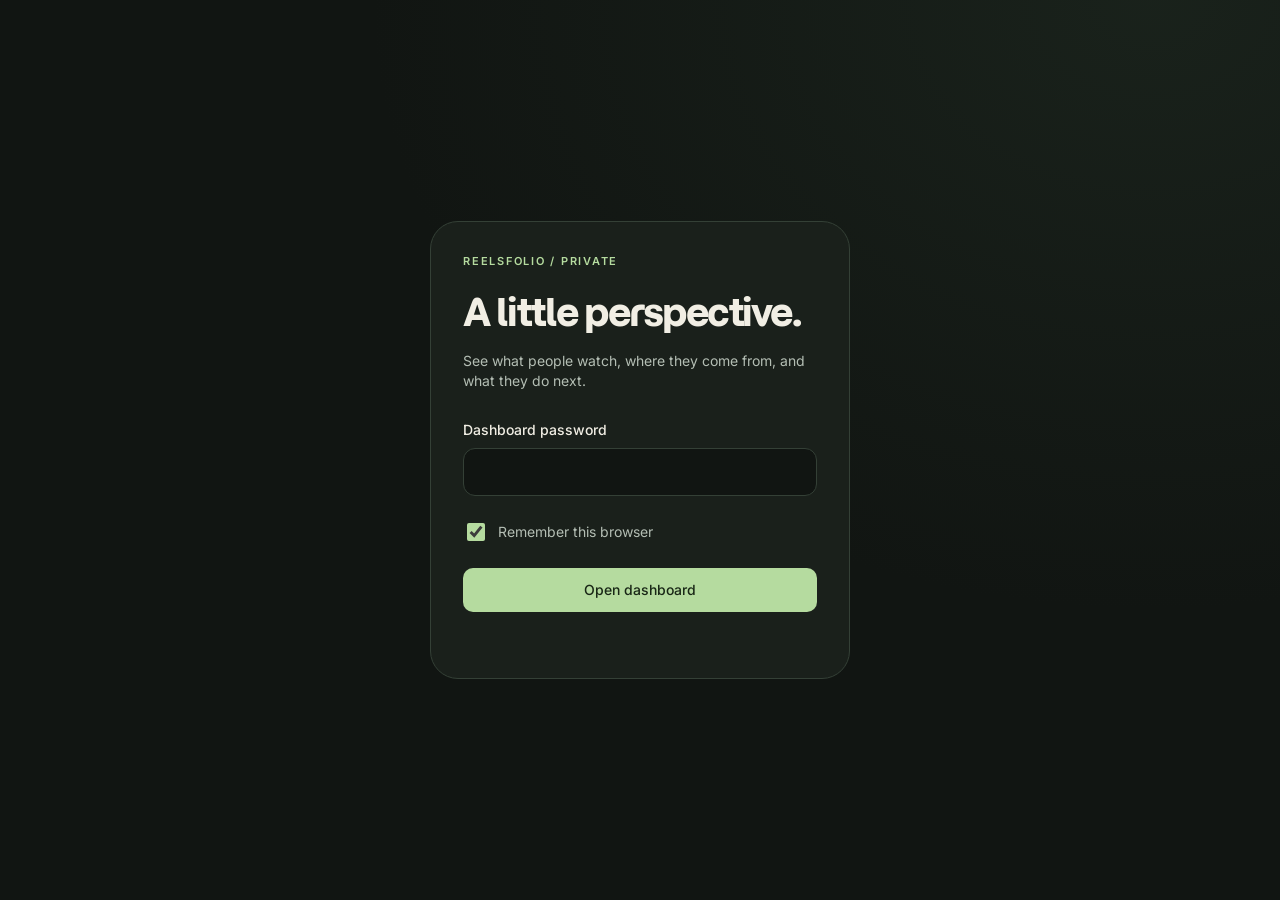
==== analytics.html @ f7f8a480 "Simplify implementation by removing obsolete code" ====
<!DOCTYPE html>
<html lang="en">
<head>
    <meta charset="UTF-8">
    <meta name="viewport" content="width=device-width, initial-scale=1, viewport-fit=cover">
    <meta name="robots" content="noindex, nofollow">
    <meta name="theme-color" content="#111512">
    <title>Analytics - ReelsFolio</title>
    <link rel="preconnect" href="https://fonts.googleapis.com">
    <link rel="preconnect" href="https://fonts.gstatic.com" crossorigin>
    <link href="https://fonts.googleapis.com/css2?family=Inter:wght@400;500;600;700&family=Momo+Trust+Display&display=swap" rel="stylesheet">
    <link rel="stylesheet" href="analytics-dashboard.css?v=2">
    <script defer src="analytics-dashboard.js?v=2"></script>
</head>
<body>
    <main class="gate" id="gate"><section class="gate-card">
        <p class="eyebrow">ReelsFolio / Private</p><h1>A little perspective.</h1>
        <p class="muted">See what people watch, where they come from, and what they do next.</p>
        <form id="gateForm">
            <div><label class="field-label" for="tokenInput">Dashboard password</label><input id="tokenInput" type="password" autocomplete="current-password" required></div>
            <label class="check"><input id="remember" type="checkbox" checked>Remember this browser</label>
            <button class="primary" id="unlockBtn" type="submit">Open dashboard</button><p class="error-text" id="gateError" role="alert"></p>
        </form>
    </section></main>
    <div id="app" hidden>
        <header class="topbar shell"><div><p class="brand">Analytics</p></div><div class="header-actions">
            <button class="soft-button" id="refreshBtn" aria-label="Refresh dashboard"><svg width="18" height="18" viewBox="0 0 24 24" fill="none" stroke="currentColor" stroke-width="1.8" aria-hidden="true"><path d="M20 7v5h-5M4 17v-5h5"/><path d="M6 7a7 7 0 0 1 12-1l2 3M4 15l2 3a7 7 0 0 0 12-1"/></svg><span class="refresh-label">Refresh</span></button>
            <button class="icon-button" id="lockBtn" aria-label="Lock dashboard"><svg width="18" height="18" viewBox="0 0 24 24" fill="none" stroke="currentColor" stroke-width="1.8" aria-hidden="true"><rect x="5" y="10" width="14" height="11" rx="3"/><path d="M8 10V7a4 4 0 0 1 8 0v3"/></svg></button>
        </div></header>
        <div class="filter-bar"><div class="shell filter-inner"><div class="ranges" id="ranges" role="group" aria-label="Date range"><button data-range="today" aria-pressed="false">Today</button><button data-range="7d" aria-pressed="true">7 days</button><button data-range="30d" aria-pressed="false">30 days</button><button data-range="all" aria-pressed="false">All time</button></div><p class="period-context" id="periodContext"></p></div></div>
        <div class="shell">
            <div class="status-row"><span class="freshness" id="freshness" role="status">Loading dashboard...</span><span id="timezoneLabel" hidden></span></div>
            <nav class="dashboard-nav" id="viewNav" role="tablist" aria-label="Dashboard sections">
                <button id="tab-overview" role="tab" aria-selected="true" aria-controls="view-overview" data-view="overview"><svg width="20" height="20" viewBox="0 0 24 24" fill="none" stroke="currentColor" stroke-width="1.7" aria-hidden="true"><rect x="3" y="3" width="7" height="7" rx="2"/><rect x="14" y="3" width="7" height="7" rx="2"/><rect x="3" y="14" width="7" height="7" rx="2"/><rect x="14" y="14" width="7" height="7" rx="2"/></svg>Overview</button>
                <button id="tab-projects" role="tab" aria-selected="false" tabindex="-1" aria-controls="view-projects" data-view="projects"><svg width="20" height="20" viewBox="0 0 24 24" fill="none" stroke="currentColor" stroke-width="1.7" aria-hidden="true"><rect x="4" y="3" width="16" height="18" rx="3"/><path d="m10 8 6 4-6 4Z"/></svg>Projects</button>
                <button id="tab-visits" role="tab" aria-selected="false" tabindex="-1" aria-controls="view-visits" data-view="visits"><svg width="20" height="20" viewBox="0 0 24 24" fill="none" stroke="currentColor" stroke-width="1.7" aria-hidden="true"><circle cx="12" cy="8" r="4"/><path d="M4 21v-2a8 8 0 0 1 16 0v2"/></svg>Visits</button>
            </nav>
            <div class="banner" id="errorBanner" role="alert" hidden><p id="errorMessage"></p><button class="soft-button" id="retryBtn">Retry</button></div>
            <div id="initialLoading" hidden aria-label="Loading dashboard"><div class="kpis"><div class="skeleton"></div><div class="skeleton"></div><div class="skeleton"></div><div class="skeleton"></div></div></div>
            <main class="dashboard-content" id="dashboardContent" aria-busy="false">
                <section class="view" id="view-overview" role="tabpanel" aria-labelledby="tab-overview">
                    <h1 class="sr-only">Overview</h1><p id="overviewSubtitle" hidden></p>
                    <div class="kpis" id="kpis"></div>
                    <div class="overview-grid"><div class="stack">
                        <section class="card"><div class="card-head"><h2>Visitor trend</h2></div><div id="chart"></div></section>
                        <section class="card"><div class="card-head"><h2>Link clicks</h2></div><div id="outbound"></div></section>
                    </div><div class="stack">
                        <section class="card"><div class="card-head"><h2>Highlights</h2><button class="text-button" data-go="projects">Projects &rarr;</button></div><div id="insights"></div></section>
                        <section class="card"><div class="card-head"><h2>Traffic sources</h2></div><div id="sources"></div></section>
                    </div></div>
                    <details class="definitions"><summary>About these metrics</summary><p>Visitors are recognized browsers, not verified people. Visits include repeat visits and additional tabs. The chart shows unique visitors per day; rolling date ranges can include partial first and last days. Comparisons use the previous period; all-time totals have no comparison.</p><p>Watch time is reported playback time and may include buffering or repeat loops. It is not a completion rate. Reports include up to eight projects per metric, so watch-time totals reflect that set.</p><p>Session duration runs from the first to the last recorded event. Page load is the browser's load event, not time until a video becomes playable. Missing measurements appear as a dash.</p></details>
                </section>
                <section class="view" id="view-projects" role="tabpanel" aria-labelledby="tab-projects" hidden>
                    <h1 class="sr-only">Projects</h1>
                    <div class="project-toolbar"><label for="projectSort">Sort by</label><select id="projectSort"><option value="seconds">Watch time</option><option value="views">Views</option><option value="average">Watch / view</option></select></div>
                    <div class="project-list" id="projects"></div><details class="definitions"><summary>About these metrics</summary><p>Views are recorded video-view events, not unique people. Watch / view divides recorded watch time by view events. Percentages and bars show each project's share of reported watch time. Reports include up to eight entries per metric; a dash means that measurement isn't available.</p></details>
                </section>
                <section class="view" id="view-visits" role="tabpanel" aria-labelledby="tab-visits" hidden>
                    <h1 class="sr-only">Visits</h1>
                    <div class="visit-toolbar"><p id="visitCount" class="muted"></p><select id="deviceFilter" aria-label="Filter visits by device"><option value="">All devices</option><option value="phone">Phone</option><option value="desktop">Desktop</option><option value="tablet">Tablet</option></select></div>
                    <div class="visit-list" id="visits"></div><button class="soft-button load-more" id="loadMore" hidden>Load more visits</button><p class="scope-note" id="visitScope"></p>
                </section>
            </main>
        </div>
    </div>
    <dialog class="visit-dialog" id="visitDialog" aria-labelledby="visitHeading"><div class="dialog-top"><h2 id="visitHeading">Visit details</h2><button class="icon-button" id="closeVisit" aria-label="Close visit details"><svg width="20" height="20" viewBox="0 0 24 24" fill="none" stroke="currentColor" stroke-width="1.8" aria-hidden="true"><path d="m6 6 12 12M18 6 6 18"/></svg></button></div><div class="dialog-content" id="visitDetail"></div></dialog>
</body>
</html>
---- analytics-dashboard.css ----
:root {
    color-scheme: dark;
    --bg: #111512; --surface: #1a201b; --raised: #222a24;
    --ink: #f1eee4; --muted: #b4beb4; --quiet: #88998b;
    --line: #344036; --accent: #b5db9f; --accent-ink: #192716;
    --down: #f0b29a; --radius: 20px; --ease: cubic-bezier(.22, 1, .36, 1);
}
* { box-sizing: border-box; }
[hidden] { display: none !important; }
html { background: var(--bg); scroll-behavior: smooth; }
body { margin: 0; color: var(--ink); font: 14px/1.55 Inter, sans-serif; -webkit-font-smoothing: antialiased; background: radial-gradient(ellipse at 90% 0, #26352966, transparent 48%), var(--bg); min-height: 100svh; }
button, input, select { font: inherit; color: inherit; }
button, select { cursor: pointer; }
button { -webkit-tap-highlight-color: transparent; }
button:disabled { opacity: .45; cursor: default; }
button, a, input, select, summary { touch-action: manipulation; }
:focus-visible { outline: 2px solid var(--accent); outline-offset: 4px; }
a { color: var(--accent); }
h1, h2, h3, p { margin: 0; }
h1, .brand { font-family: 'Momo Trust Display', Inter, sans-serif; font-weight: 400; letter-spacing: -.04em; }
h2 { font-size: 18px; line-height: 1.3; font-weight: 600; letter-spacing: -.025em; }
h3 { font-size: 16px; font-weight: 600; }
svg { display: block; flex-shrink: 0; }
.muted, .note { color: var(--muted); }
.note { font-size: 12px; line-height: 1.6; }
.eyebrow { color: var(--accent); text-transform: uppercase; font-size: 11px; letter-spacing: .16em; font-weight: 600; }
.numeric { font-variant-numeric: tabular-nums; }
.shell { width: min(1100px, calc(100% - 48px)); margin-inline: auto; }
.gate { min-height: 100svh; display: grid; place-items: center; padding: 24px; }
.gate-card { width: min(420px, 100%); padding: 32px; border: 1px solid var(--line); border-radius: 28px; background: var(--surface); }
.gate h1 { font-size: 38px; margin: 14px 0 12px; }
.gate form { display: grid; gap: 14px; margin-top: 28px; }
.field-label { display: block; font-weight: 500; margin-bottom: 8px; }
input[type=password], select { width: 100%; min-height: 48px; background: var(--bg); border: 1px solid var(--line); border-radius: 12px; padding: 10px 14px; font-size: 16px; }
.primary, .soft-button, .icon-button { border-radius: 12px; min-height: 46px; border: 1px solid var(--line); padding: 10px 16px; font-weight: 500; }
.primary { background: var(--accent); color: var(--accent-ink); border-color: transparent; }
.soft-button, .icon-button { background: var(--raised); }
.icon-button { width: 46px; display: grid; place-items: center; padding: 0; flex-shrink: 0; }
.soft-button { display: inline-flex; align-items: center; justify-content: center; gap: 8px; }
.check { display: flex; align-items: center; gap: 10px; min-height: 44px; color: var(--muted); }
.check input { width: 18px; height: 18px; accent-color: var(--accent); }
.error-text { color: var(--down); min-height: 20px; }
.topbar { padding: 28px 0 18px; display: flex; justify-content: space-between; gap: 16px; align-items: center; }
.brand { font-size: 28px; line-height: 1.2; margin-top: 4px; }
.header-actions { display: flex; gap: 8px; }
.filter-bar { position: sticky; top: 0; z-index: 5; padding: 12px 0; background: #111512f5; border-bottom: 1px solid var(--line); }
.filter-inner { display: flex; justify-content: space-between; align-items: center; gap: 20px; }
.ranges { display: flex; padding: 4px; background: #090d0b; border: 1px solid var(--line); border-radius: 14px; }
.ranges button { min-height: 44px; padding: 8px 20px; border: 0; background: transparent; color: var(--muted); border-radius: 10px; white-space: nowrap; }
.ranges button[aria-pressed=true] { color: var(--ink); background: var(--raised); box-shadow: inset 0 0 0 1px #55604b; }
.period-context { text-align: right; font-size: 12px; color: var(--muted); }
.freshness { display: flex; gap: 8px; align-items: center; }
.freshness::before { content: ''; width: 6px; height: 6px; border-radius: 50%; background: var(--accent); flex-shrink: 0; }
.status-row { padding-block: 16px; display: flex; justify-content: space-between; gap: 12px; font-size: 12px; color: var(--muted); }
.dashboard-nav { display: flex; gap: 8px; margin-bottom: 24px; }
.dashboard-nav button { min-height: 48px; padding: 10px 20px; border-radius: 12px; border: 1px solid transparent; background: transparent; color: var(--muted); display: flex; align-items: center; justify-content: center; gap: 9px; font-weight: 500; }
.dashboard-nav button[aria-selected=true] { background: var(--raised); border-color: var(--line); color: var(--accent); }
.dashboard-content { padding-bottom: 48px; }
.view { animation: view-in 280ms var(--ease); }
@keyframes view-in { from { opacity: 0; transform: translateY(6px); } to { opacity: 1; transform: none; } }
.view-head { margin-bottom: 20px; }.view-head h1 { font-size: 30px; line-height: 1.2; margin-bottom: 6px; }
.kpis { display: grid; grid-template-columns: repeat(4, minmax(0, 1fr)); gap: 12px; margin-bottom: 20px; }
.metric { padding: 20px; border: 1px solid var(--line); background: var(--surface); border-radius: var(--radius); min-width: 0; }
.metric:first-child { background: linear-gradient(145deg, #334631, #202d22); border-color: #52664a; }
.metric-label { color: var(--muted); font-size: 13px; }
.metric-value { display: block; font-size: clamp(27px, 3vw, 38px); letter-spacing: -.045em; font-weight: 600; line-height: 1.2; margin: 12px 0 8px; }
.metric-caption { font-size: 12px; color: var(--muted); margin-top: 6px; }
.delta { display: inline-block; font-size: 12px; color: var(--muted); }.delta.up { color: var(--accent); }.delta.down { color: var(--down); }
.overview-grid { display: grid; grid-template-columns: 1.35fr 1fr; gap: 20px; align-items: start; }
.stack { display: grid; gap: 20px; }
.card { padding: 24px; border-radius: var(--radius); border: 1px solid var(--line); background: linear-gradient(150deg, #ffffff03, transparent), var(--surface); min-width: 0; }
.card-head { display: flex; justify-content: space-between; align-items: center; gap: 12px; margin-bottom: 18px; }.card-head .note { margin-top: 5px; }
.text-button { padding: 8px 0 8px 12px; min-height: 44px; background: none; border: 0; color: var(--accent); white-space: nowrap; }
.chart-readout { display: flex; gap: 8px; align-items: baseline; margin-bottom: 12px; }.chart-readout strong { font-size: 28px; font-weight: 600; }.chart-readout span { color: var(--muted); font-size: 13px; }
.chart-plot { width: 100%; height: 160px; touch-action: pan-y; }
.chart-axis { display: flex; justify-content: space-between; color: var(--muted); font-size: 11px; margin-top: 8px; }
.chart-slider { width: 100%; margin: 10px 0 0; height: 34px; accent-color: var(--accent); cursor: ew-resize; }.chart-helper { display: block; margin-top: 8px; }
.bar-row { margin-top: 16px; }.bar-row:first-child { margin-top: 0; }.bar-label { display: flex; justify-content: space-between; gap: 16px; margin-bottom: 8px; }.bar-label p { overflow-wrap: anywhere; }.bar-label span { color: var(--muted); font-size: 12px; flex-shrink: 0; }
.bar-track { height: 5px; background: #354038; border-radius: 5px; overflow: hidden; }.bar-fill { height: 100%; width: var(--share, 0%); background: var(--accent); border-radius: inherit; }
.outbound-grid { display: grid; grid-template-columns: repeat(2, 1fr); gap: 10px; }.outbound-item { display: flex; align-items: center; justify-content: space-between; gap: 8px; padding: 12px; background: #0f1510; border-radius: 12px; }.outbound-item span { color: var(--muted); font-size: 13px; overflow-wrap: anywhere; }.outbound-item b { font-size: 20px; font-weight: 500; }
.quick-insight { display: grid; gap: 5px; padding: 16px 0; border-bottom: 1px solid var(--line); }.quick-insight:last-child { border: 0; padding-bottom: 0; }.quick-insight strong { font-size: 18px; font-weight: 500; }.quick-insight span { color: var(--muted); font-size: 13px; }
details { margin-top: 18px; }.definitions { margin-top: 20px; } summary { cursor: pointer; min-height: 44px; padding: 10px 0; color: var(--muted); } details p { color: var(--muted); font-size: 13px; padding: 5px 0; overflow-wrap: anywhere; }
.project-toolbar { margin-bottom: 16px; display: flex; justify-content: space-between; align-items: center; gap: 16px; }.project-toolbar label { color: var(--muted); }.project-toolbar select { width: auto; min-width: 170px; }
.project-list { display: grid; grid-template-columns: repeat(2, minmax(0, 1fr)); gap: 14px; }.project-card { padding: 20px; }.project-top { display: flex; gap: 12px; align-items: flex-start; margin-bottom: 16px; }.rank { color: var(--accent); font-size: 13px; padding-top: 3px; min-width: 22px; }.project-top h2 { font-size: 17px; overflow-wrap: anywhere; }.project-top p { color: var(--muted); font-size: 12px; margin-top: 4px; }
.project-stats { display: grid; grid-template-columns: repeat(3, minmax(0, 1fr)); margin-top: 18px; gap: 10px; }.project-stats strong { display: block; font-size: 20px; font-weight: 500; }.project-stats span { font-size: 11px; color: var(--muted); }
.scope-note { padding: 14px 0; color: var(--muted); font-size: 12px; line-height: 1.7; }
.visit-toolbar { display: flex; justify-content: space-between; align-items: center; margin-bottom: 16px; gap: 12px; }.visit-toolbar select { width: auto; min-width: 150px; }
.visit-list { display: grid; grid-template-columns: repeat(2, minmax(0, 1fr)); gap: 12px; }
.visit-card { display: block; width: 100%; border: 1px solid var(--line); border-radius: 16px; padding: 18px; background: var(--surface); text-align: left; transition: background 150ms ease; }.visit-card:hover { background: var(--raised); }.visit-card:active { background: #303b30; }
.visit-heading { display: flex; justify-content: space-between; align-items: center; gap: 8px; }.visit-heading strong { font-size: 16px; font-weight: 600; }.badge { display: inline-block; border: 1px solid #455440; border-radius: 6px; padding: 2px 7px; font-size: 11px; color: var(--accent); background: #b5db9f08; white-space: nowrap; }.badge.returning { color: #edd3a4; border-color: #61553b; }.badge.tab { color: #b6c9e0; border-color: #435369; }
.visit-meta { display: block; color: var(--muted); font-size: 12px; margin-top: 7px; }.visit-path { display: block; font-size: 14px; margin-top: 14px; overflow-wrap: anywhere; }.visit-footer { display: flex; gap: 12px; justify-content: space-between; color: var(--muted); font-size: 12px; padding-top: 14px; margin-top: 14px; border-top: 1px solid var(--line); }.visit-footer .arrow { color: var(--accent); white-space: nowrap; }
.load-more { width: 100%; margin-top: 16px; }.empty { padding: 30px 12px; text-align: center; color: var(--muted); }.empty strong { display: block; color: var(--ink); font-size: 18px; margin-bottom: 8px; }
.banner { padding: 14px 16px; background: #34241f; border: 1px solid #704c3b; border-radius: 14px; margin-bottom: 20px; display: flex; align-items: center; justify-content: space-between; gap: 12px; }.banner p { font-size: 13px; }
.skeleton { min-height: 130px; border-radius: 20px; background: linear-gradient(100deg, var(--surface) 30%, #2a352b 50%, var(--surface) 70%); background-size: 250% 100%; animation: skeleton 1.6s ease-in-out infinite; } @keyframes skeleton { to { background-position: -150% 0; } }
[aria-busy=true] .view { opacity: .5; pointer-events: none; }
.visit-dialog { padding: 0; width: min(600px, calc(100% - 32px)); max-height: 90svh; margin: auto; border: 1px solid var(--line); border-radius: 24px; background: var(--surface); color: var(--ink); overflow: auto; overscroll-behavior: contain; }.visit-dialog::backdrop { background: #050805bb; backdrop-filter: blur(5px); }
.dialog-top { position: sticky; top: 0; z-index: 1; display: flex; align-items: center; justify-content: space-between; background: var(--surface); padding: 16px 22px; border-bottom: 1px solid var(--line); }.dialog-top h2 { font-size: 17px; }.dialog-content { padding: 24px; }.dialog-content h3 { margin-bottom: 12px; }
.dialog-hero { padding-bottom: 20px; }.dialog-hero h2 { font-size: 27px; margin: 12px 0; }.dialog-hero p { color: var(--muted); font-size: 13px; }
.facts { display: grid; grid-template-columns: repeat(2, minmax(0, 1fr)); gap: 1px; background: var(--line); border: 1px solid var(--line); border-radius: 14px; overflow: hidden; margin: 0 0 24px; }.facts div { padding: 14px; background: var(--surface); min-width: 0; }.facts dt { font-size: 12px; color: var(--muted); }.facts dd { margin: 4px 0 0; font-size: 16px; overflow-wrap: anywhere; }
.timeline { list-style: none; padding: 0; margin: 0; }.timeline li { position: relative; padding: 0 0 22px 22px; border-left: 1px solid var(--line); margin-left: 5px; }.timeline li::before { content: ''; position: absolute; left: -4px; top: 6px; width: 7px; height: 7px; background: var(--accent); border-radius: 50%; }.timeline li:last-child { border-color: transparent; padding-bottom: 0; }.timeline time { display: block; font-size: 11px; color: var(--muted); margin-top: 4px; }.timeline p { font-size: 14px; overflow-wrap: anywhere; }
.tech-data { margin-top: 24px; }.tech-data .facts { margin-top: 8px; }.detail-open { overflow: hidden; }
@media (min-width: 761px) { .dashboard-nav { border-bottom: 1px solid var(--line); padding-bottom: 14px; } }
@media (max-width: 760px) {
    .shell { width: calc(100% - 32px); }.topbar { padding: max(20px, env(safe-area-inset-top)) 0 16px; }.brand { font-size: 23px; }.header-actions .refresh-label { display: none; }.header-actions .soft-button { width: 46px; padding: 0; }
    .filter-inner { display: block; }.ranges { width: 100%; }.ranges button { flex: 1; padding: 8px 6px; }.period-context { text-align: left; margin-top: 8px; }.status-row { font-size: 11px; padding-block: 14px; }
    .dashboard-nav { position: fixed; z-index: 10; bottom: 0; left: 0; right: 0; margin: 0; padding: 8px 12px max(8px, env(safe-area-inset-bottom)); background: #171d18f5; border-top: 1px solid var(--line); gap: 8px; }.dashboard-nav button { flex: 1; min-height: 54px; padding: 7px 6px; flex-direction: column; gap: 3px; font-size: 11px; }.dashboard-nav button[aria-selected=true] { border-color: transparent; background: #b5db9f12; }
    .dashboard-content { padding-bottom: calc(104px + env(safe-area-inset-bottom)); }.view-head h1 { font-size: 28px; }.view-head { margin-bottom: 18px; }.view-head p { font-size: 13px; }
    .kpis { grid-template-columns: repeat(2, minmax(0, 1fr)); gap: 10px; }.metric { padding: 16px; border-radius: 16px; }.metric-value { font-size: 30px; }.metric-label { font-size: 12px; }.metric-caption, .delta { font-size: 11px; }
    .overview-grid, .project-list, .visit-list { grid-template-columns: 1fr; }.card { padding: 20px; }.overview-grid, .stack { gap: 16px; }.card-head { margin-bottom: 16px; }.chart-plot { height: 140px; }
    .visit-dialog { position: fixed; top: auto; bottom: 0; width: 100%; max-width: none; max-height: 92svh; margin: 0; border-radius: 24px 24px 0 0; padding-bottom: env(safe-area-inset-bottom); }.dialog-content { padding: 20px; }.dialog-top { padding: 12px 20px; }
    .project-toolbar select { min-width: 155px; font-size: 14px; }.banner { align-items: flex-start; }.banner .soft-button { flex-shrink: 0; }
}
@media (prefers-reduced-motion: reduce) { html { scroll-behavior: auto; } *, *::before, *::after { animation: none !important; transition: none !important; } }

/* Compact reading density; interactive controls retain generous hit areas. */
:root { --radius: 14px; }
body { line-height: 1.45; }
.shell { width: min(1100px, calc(100% - 32px)); }
.topbar { padding: 12px 0; gap: 12px; }
.brand { font-size: 22px; margin-top: 0; }
h2 { font-size: 15px; }
.primary, .soft-button, .icon-button { min-height: 44px; border-radius: 10px; padding: 8px 12px; }
.icon-button { width: 44px; padding: 0; }
select { min-height: 44px; padding: 8px 10px; border-radius: 10px; }
.filter-bar { padding: 6px 0; }
.filter-inner { gap: 10px; }
.ranges { padding: 2px; border-radius: 11px; }
.ranges button { padding: 8px 14px; border-radius: 8px; }
.status-row { padding-block: 8px; font-size: 11px; }
.kpis { gap: 8px; margin-bottom: 12px; }
.metric { padding: 12px; }
.metric-label { font-size: 12px; }
.metric-value { font-size: 28px; line-height: 1.15; margin: 6px 0 4px; }
.metric-caption { font-size: 11px; margin-top: 4px; }
.metric:not(:first-child) .metric-caption { display: none; }
.delta { font-size: 11px; }
.overview-grid, .stack { gap: 12px; }
.card { padding: 14px; }
.card-head { gap: 8px; margin-bottom: 10px; }
.chart-readout { margin-bottom: 4px; }
.chart-readout strong { font-size: 22px; }
.chart-readout span { font-size: 12px; }
.chart-plot { height: 120px; }
.chart-axis { margin-top: 4px; }
.chart-slider { height: 44px; margin: 0; }
.sr-only, .chart-helper {
    position: absolute; width: 1px; height: 1px; padding: 0; margin: -1px;
    overflow: hidden; clip: rect(0, 0, 0, 0); clip-path: inset(50%);
    white-space: nowrap; border: 0;
}
.bar-row { margin-top: 10px; }
.bar-label { gap: 10px; margin-bottom: 5px; font-size: 13px; }
.bar-track { height: 3px; }
.outbound-grid { gap: 6px; }
.outbound-item { padding: 8px 10px; border-radius: 8px; }
.outbound-item span { font-size: 12px; }
.outbound-item b { font-size: 18px; }
.quick-insight { gap: 2px; padding: 8px 0; }
.quick-insight:first-child { padding-top: 0; }
.quick-insight strong { font-size: 15px; }
.quick-insight span { font-size: 12px; }
.definitions { margin-top: 12px; }
summary { font-size: 12px; }
.project-toolbar, .visit-toolbar { margin-bottom: 8px; gap: 8px; }
.project-toolbar label { font-size: 12px; }
.project-toolbar select { min-width: 144px; }
.visit-toolbar select { min-width: 136px; }
.project-list, .visit-list { gap: 8px; }
.project-card { padding: 12px; }
.project-top { gap: 8px; margin-bottom: 8px; }
.project-top h2 { font-size: 15px; flex: 1; min-width: 0; }
.rank { font-size: 12px; min-width: 18px; padding-top: 2px; }
.project-share { font-size: 12px; color: var(--muted); white-space: nowrap; padding-top: 2px; }
.project-stats { margin-top: 10px; gap: 6px; }
.project-stats strong { font-size: 18px; }
.visit-card { padding: 12px; border-radius: 12px; }
.visit-heading strong { font-size: 14px; }
.visit-meta { margin-top: 4px; }
.visit-path { font-size: 13px; margin-top: 8px; }
.visit-footer { margin-top: 8px; gap: 8px; align-items: center; }
.visit-footer > span:first-child { min-width: 0; overflow-wrap: anywhere; }
.visit-footer .arrow { flex-shrink: 0; }
.scope-note { padding: 8px 0; font-size: 12px; line-height: 1.45; }
.scope-note:empty { display: none; }
.dialog-top { padding: 12px 16px; }
.dialog-content { padding: 16px; }
.dialog-hero h2 { font-size: 22px; }
.facts { gap: 8px; margin: 12px 0; }
.facts > div { padding: 10px; }
.facts dd { font-size: 18px; }
@media (min-width: 901px) {
    .dashboard-nav { margin-bottom: 12px; }
    .dashboard-nav button { min-height: 44px; padding: 8px 14px; }
}
@media (max-width: 640px) {
    .shell { width: calc(100% - 24px); }
    .topbar { padding: 10px 0; }
    .brand { font-size: 20px; }
    .filter-inner { gap: 6px; }
    .ranges button { padding-inline: 10px; }
    .metric-value { font-size: 25px; }
    .chart-plot { height: 104px; }
    .dashboard-nav button { min-height: 48px; padding: 4px 8px; gap: 3px; }
}
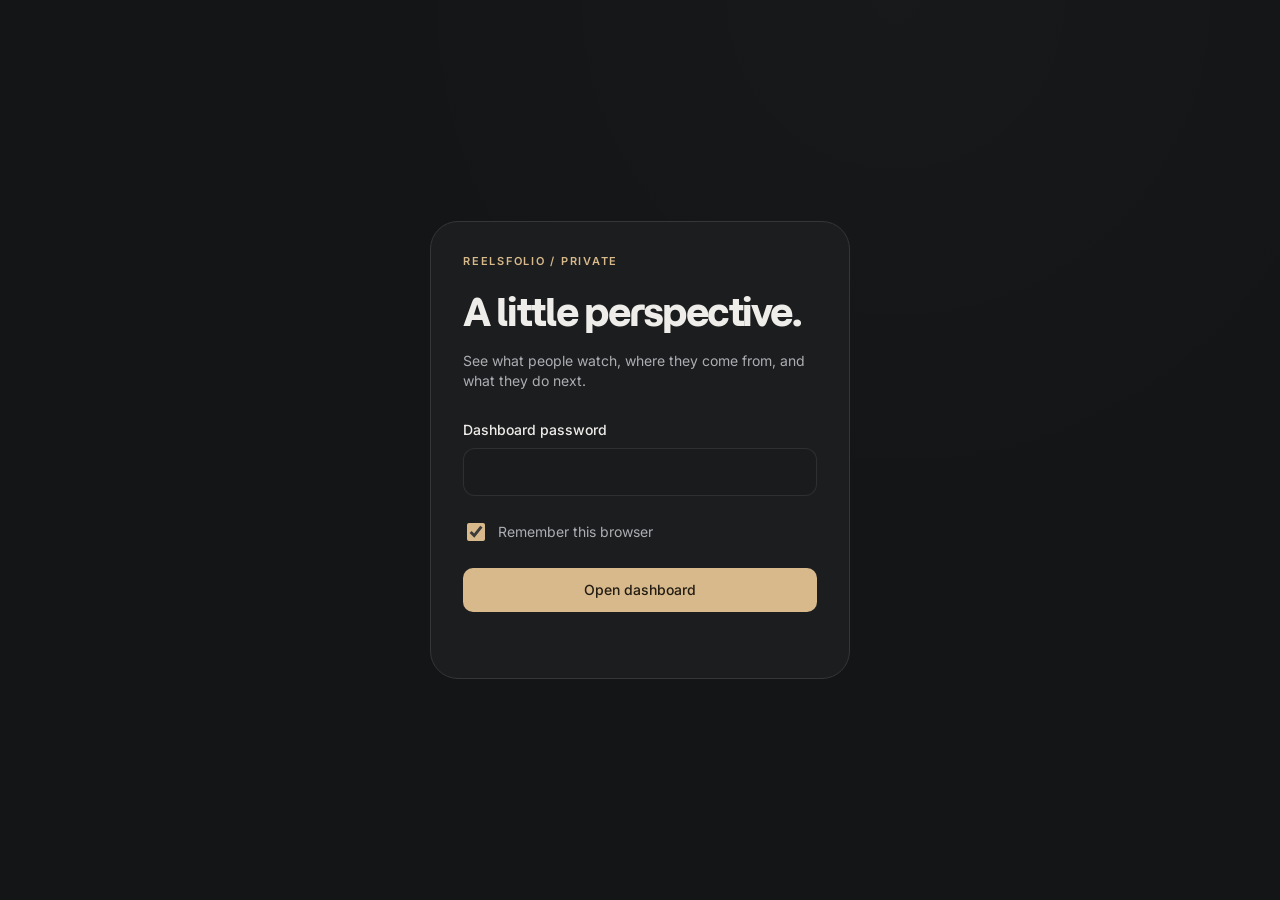
==== commit 90adfe97: "Refine analytics dashboard styling and guest session grouping" ====
--- a/analytics.html
+++ b/analytics.html
@@ -4,13 +4,13 @@
     <meta charset="UTF-8">
     <meta name="viewport" content="width=device-width, initial-scale=1, viewport-fit=cover">
     <meta name="robots" content="noindex, nofollow">
-    <meta name="theme-color" content="#111512">
+    <meta name="theme-color" content="#141517">
     <title>Analytics - ReelsFolio</title>
     <link rel="preconnect" href="https://fonts.googleapis.com">
     <link rel="preconnect" href="https://fonts.gstatic.com" crossorigin>
     <link href="https://fonts.googleapis.com/css2?family=Inter:wght@400;500;600;700&family=Momo+Trust+Display&display=swap" rel="stylesheet">
-    <link rel="stylesheet" href="analytics-dashboard.css?v=2">
-    <script defer src="analytics-dashboard.js?v=2"></script>
+    <link rel="stylesheet" href="analytics-dashboard.css?v=5">
+    <script defer src="analytics-dashboard.js?v=5"></script>
 </head>
 <body>
     <main class="gate" id="gate"><section class="gate-card">
@@ -33,7 +33,7 @@
             <nav class="dashboard-nav" id="viewNav" role="tablist" aria-label="Dashboard sections">
                 <button id="tab-overview" role="tab" aria-selected="true" aria-controls="view-overview" data-view="overview"><svg width="20" height="20" viewBox="0 0 24 24" fill="none" stroke="currentColor" stroke-width="1.7" aria-hidden="true"><rect x="3" y="3" width="7" height="7" rx="2"/><rect x="14" y="3" width="7" height="7" rx="2"/><rect x="3" y="14" width="7" height="7" rx="2"/><rect x="14" y="14" width="7" height="7" rx="2"/></svg>Overview</button>
                 <button id="tab-projects" role="tab" aria-selected="false" tabindex="-1" aria-controls="view-projects" data-view="projects"><svg width="20" height="20" viewBox="0 0 24 24" fill="none" stroke="currentColor" stroke-width="1.7" aria-hidden="true"><rect x="4" y="3" width="16" height="18" rx="3"/><path d="m10 8 6 4-6 4Z"/></svg>Projects</button>
-                <button id="tab-visits" role="tab" aria-selected="false" tabindex="-1" aria-controls="view-visits" data-view="visits"><svg width="20" height="20" viewBox="0 0 24 24" fill="none" stroke="currentColor" stroke-width="1.7" aria-hidden="true"><circle cx="12" cy="8" r="4"/><path d="M4 21v-2a8 8 0 0 1 16 0v2"/></svg>Visits</button>
+                <button id="tab-visits" role="tab" aria-selected="false" tabindex="-1" aria-controls="view-visits" data-view="visits"><svg width="20" height="20" viewBox="0 0 24 24" fill="none" stroke="currentColor" stroke-width="1.7" aria-hidden="true"><circle cx="12" cy="8" r="4"/><path d="M4 21v-2a8 8 0 0 1 16 0v2"/></svg>Guests</button>
             </nav>
             <div class="banner" id="errorBanner" role="alert" hidden><p id="errorMessage"></p><button class="soft-button" id="retryBtn">Retry</button></div>
             <div id="initialLoading" hidden aria-label="Loading dashboard"><div class="kpis"><div class="skeleton"></div><div class="skeleton"></div><div class="skeleton"></div><div class="skeleton"></div></div></div>
@@ -56,9 +56,9 @@
                     <div class="project-list" id="projects"></div><details class="definitions"><summary>About these metrics</summary><p>Views are recorded video-view events, not unique people. Watch / view divides recorded watch time by view events. Percentages and bars show each project's share of reported watch time. Reports include up to eight entries per metric; a dash means that measurement isn't available.</p></details>
                 </section>
                 <section class="view" id="view-visits" role="tabpanel" aria-labelledby="tab-visits" hidden>
-                    <h1 class="sr-only">Visits</h1>
-                    <div class="visit-toolbar"><p id="visitCount" class="muted"></p><select id="deviceFilter" aria-label="Filter visits by device"><option value="">All devices</option><option value="phone">Phone</option><option value="desktop">Desktop</option><option value="tablet">Tablet</option></select></div>
-                    <div class="visit-list" id="visits"></div><button class="soft-button load-more" id="loadMore" hidden>Load more visits</button><p class="scope-note" id="visitScope"></p>
+                    <h1 class="sr-only">Guests</h1>
+                    <div class="visit-toolbar"><p id="visitCount" class="muted"></p><select id="deviceFilter" aria-label="Filter guests by device"><option value="">All devices</option><option value="phone">Phone</option><option value="desktop">Desktop</option><option value="tablet">Tablet</option></select></div>
+                    <div class="visit-list" id="visits"></div><button class="soft-button load-more" id="loadMore" hidden>Load more guests</button><p class="scope-note" id="visitScope"></p>
                 </section>
             </main>
         </div>
--- a/analytics-dashboard.css
+++ b/analytics-dashboard.css
@@ -182,6 +182,13 @@
 .visit-footer .arrow { flex-shrink: 0; }
 .scope-note { padding: 8px 0; font-size: 12px; line-height: 1.45; }
 .scope-note:empty { display: none; }
+.source-explanation { margin-top: 8px; color: var(--muted); font-size: 12px; line-height: 1.45; }
+.tech-data { margin: 16px 0; }
+.tech-data .facts { grid-template-columns: minmax(0, 1fr); gap: 0; }
+.tech-data .facts > div { display: flex; justify-content: space-between; align-items: baseline; gap: 12px; padding: 8px 0; border: 0; border-bottom: 1px solid var(--line); border-radius: 0; background: none; }
+.tech-data .facts dt, .tech-data .facts dd { font-size: 12px; margin: 0; }
+.tech-data .facts dd { text-align: right; overflow-wrap: anywhere; min-width: 0; }
+.tech-data > p { color: var(--muted); font-size: 12px; margin-top: 6px; overflow-wrap: anywhere; }
 .dialog-top { padding: 12px 16px; }
 .dialog-content { padding: 16px; }
 .dialog-hero h2 { font-size: 22px; }
@@ -202,3 +209,92 @@
     .chart-plot { height: 104px; }
     .dashboard-nav button { min-height: 48px; padding: 4px 8px; gap: 3px; }
 }
+
+/* Neutral dashboard finish: color highlights data, not every surface. */
+:root {
+    --bg: #141517; --surface: #1b1d1f; --raised: #25272a;
+    --ink: #eeede9; --muted: #acaeb2; --quiet: #898d93;
+    --line: #343638; --accent: #d8b98b; --accent-ink: #231d14;
+    --down: #e2a998; --radius: 11px;
+}
+html { background: var(--bg); }
+body { background: radial-gradient(ellipse at 70% 0, #ffffff04, transparent 42%), var(--bg); }
+.brand, .view-head h1 { font-family: Inter, sans-serif; font-weight: 600; letter-spacing: -.035em; }
+.brand { font-size: 19px; }
+.topbar { padding-block: 10px; }
+.header-actions { gap: 4px; }
+.header-actions .soft-button, .header-actions .icon-button { background: transparent; border-color: transparent; color: var(--muted); }
+.header-actions button:hover { background: var(--raised); color: var(--ink); }
+.filter-bar { background: #141517f7; border-bottom-color: #ffffff0b; }
+.ranges { background: #0e0f11; border-color: #ffffff0a; border-radius: 10px; }
+.ranges button { font-size: 12px; font-weight: 500; }
+.ranges button[aria-pressed=true] { background: #303236; color: var(--ink); box-shadow: inset 0 0 0 1px #ffffff0c, 0 1px 3px #00000035; }
+.period-context, .status-row { color: var(--quiet); }
+.freshness::before { width: 4px; height: 4px; background: var(--quiet); }
+.dashboard-nav { background: var(--bg); border-color: var(--line); }
+.dashboard-nav button { color: var(--quiet); font-size: 12px; }
+.dashboard-nav button[aria-selected=true] { background: #ffffff06; border-color: #ffffff0c; color: var(--ink); box-shadow: none; }
+.dashboard-nav button[aria-selected=true] svg { color: var(--accent); }
+.card, .metric { background: var(--surface); border-color: #ffffff0c; box-shadow: 0 1px 2px #00000018; }
+.metric:first-child { background: var(--surface); border-color: #ffffff0c; }
+.metric-label { color: var(--muted); font-size: 11px; font-weight: 500; }
+.metric-value { font-size: 26px; font-weight: 500; letter-spacing: -.045em; color: var(--ink); }
+.metric:first-child .metric-value { color: var(--accent); }
+.metric-caption, .delta { font-size: 11px; }
+.delta.up { color: #b9c6b3; }
+h2 { font-size: 14px; font-weight: 600; letter-spacing: -.02em; }
+h3 { font-size: 14px; }
+.card-head { margin-bottom: 8px; }
+.text-button { font-size: 12px; color: var(--muted); }
+.text-button:hover { color: var(--ink); }
+.chart-readout strong { font-size: 21px; font-weight: 500; }
+.chart-axis { color: var(--quiet); font-variant-numeric: tabular-nums; }
+.bar-track { background: #ffffff0a; }
+.bar-fill { background: #a19a8e; }
+.outbound-item { background: #ffffff03; border: 1px solid #ffffff05; border-radius: 7px; }
+.outbound-item b { font-size: 17px; color: var(--ink); }
+.quick-insight { border-color: #ffffff09; }
+.quick-insight strong { font-size: 14px; line-height: 1.4; }
+.quick-insight span { color: var(--quiet); }
+.project-top h2 { font-size: 14px; line-height: 1.4; }
+.rank { color: var(--quiet); font-size: 11px; }
+.project-share { color: var(--quiet); font-size: 11px; }
+.project-stats strong { font-size: 17px; font-weight: 500; }
+.project-stats span { color: var(--quiet); }
+.visit-card { background: var(--surface); border-color: #ffffff0c; border-radius: 10px; box-shadow: none; }
+.visit-card:hover { background: #232527; }
+.visit-card:active { background: #2b2d30; }
+.visit-heading strong { font-size: 13px; }
+.visit-meta, .visit-footer { color: var(--quiet); }
+.badge { background: #ffffff04; color: #bec2bc; border-color: #ffffff0e; border-radius: 4px; font-size: 10px; padding: 2px 6px; }
+.badge.returning { background: #d8b98b08; color: #d8bd98; border-color: #d8b98b22; }
+.badge.tab { background: #b4c1d008; color: #b4c1d0; border-color: #b4c1d022; }
+select, input[type=password] { border-color: #ffffff16; background: #191b1d; }
+.visit-dialog { background: var(--surface); border-color: var(--line); box-shadow: 0 -12px 64px #00000050; }
+.dialog-top { background: var(--surface); border-color: var(--line); }
+.dialog-hero h2 { font-family: Inter, sans-serif; font-size: 20px; font-weight: 600; letter-spacing: -.03em; }
+.facts > div { background: #ffffff03; border-color: #ffffff0b; border-radius: 8px; }
+.facts dd { font-size: 17px; font-weight: 500; }
+.tech-data .facts > div { background: none; border-radius: 0; border-bottom-color: #ffffff0b; }
+.tech-data .facts dd { font-size: 12px; }
+.timeline { border-color: var(--line); }
+.timeline li::before { background: var(--accent); border-color: var(--surface); }
+.definitions summary { color: var(--quiet); }
+@media (min-width: 901px) {
+    .dashboard-nav { background: transparent; }
+}
+@media (max-width: 640px) {
+    .brand { font-size: 18px; }
+    .metric-value { font-size: 24px; }
+    .card { padding: 12px; }
+    .project-card { padding: 12px; }
+}
+
+.guest-history { margin-bottom: 16px; }
+.guest-history-label { color: var(--muted); font-size: 12px; margin-bottom: 8px; }
+.guest-session-list { display: grid; gap: 6px; max-height: 210px; overflow-y: auto; padding: 2px; }
+.guest-session { display: flex; justify-content: space-between; flex-wrap: wrap; gap: 4px 12px; align-items: center; min-height: 48px; padding: 9px 10px; text-align: left; border: 1px solid var(--line); border-radius: 8px; background: transparent; font-size: 12px; }
+.guest-session[aria-pressed=true] { background: #d8b98b0c; border-color: #d8b98b66; }
+.guest-session[aria-pressed=true] > span:first-child { color: var(--accent); }
+.guest-session:focus-visible { outline-offset: -2px; }
+#sessionDetail .dialog-hero > h2 { display: none; }
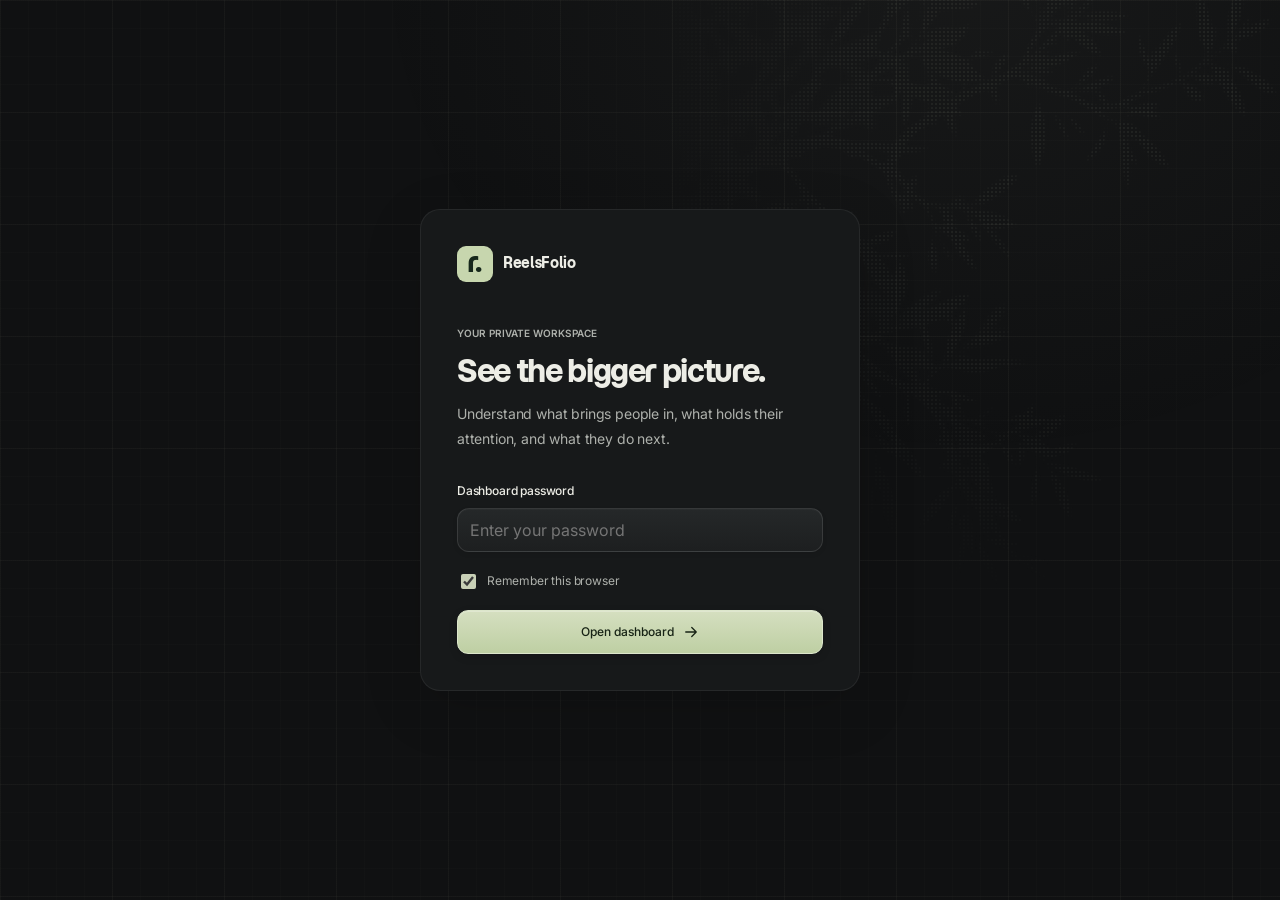
==== commit 3afe1ab8: "Redesign analytics workspace and enrich visitor journeys" ====
--- a/analytics.html
+++ b/analytics.html
@@ -4,65 +4,77 @@
     <meta charset="UTF-8">
     <meta name="viewport" content="width=device-width, initial-scale=1, viewport-fit=cover">
     <meta name="robots" content="noindex, nofollow">
-    <meta name="theme-color" content="#141517">
-    <title>Analytics - ReelsFolio</title>
+    <meta name="theme-color" content="#101112">
+    <title>Analytics · ReelsFolio</title>
     <link rel="preconnect" href="https://fonts.googleapis.com">
     <link rel="preconnect" href="https://fonts.gstatic.com" crossorigin>
-    <link href="https://fonts.googleapis.com/css2?family=Inter:wght@400;500;600;700&family=Momo+Trust+Display&display=swap" rel="stylesheet">
-    <link rel="stylesheet" href="analytics-dashboard.css?v=5">
-    <script defer src="analytics-dashboard.js?v=5"></script>
+    <link href="https://fonts.googleapis.com/css2?family=Inter:wght@400..700&family=Momo+Trust+Display&display=swap" rel="stylesheet">
+    <link rel="stylesheet" href="analytics-dashboard.css?v=27">
+    <script defer src="analytics-select.js?v=12"></script>
+    <script defer src="analytics-dashboard.js?v=27"></script>
 </head>
 <body>
+    <div class="analytics-environment" aria-hidden="true"><div class="environment-light"></div><div class="environment-foliage"></div></div>
     <main class="gate" id="gate"><section class="gate-card">
-        <p class="eyebrow">ReelsFolio / Private</p><h1>A little perspective.</h1>
-        <p class="muted">See what people watch, where they come from, and what they do next.</p>
+        <a class="gate-brand" href="./index.html"><span class="brand-mark">r.</span> ReelsFolio</a>
+        <p class="eyebrow">Your private workspace</p><h1>See the bigger picture.</h1>
+        <p class="muted">Understand what brings people in, what holds their attention, and what they do next.</p>
         <form id="gateForm">
-            <div><label class="field-label" for="tokenInput">Dashboard password</label><input id="tokenInput" type="password" autocomplete="current-password" required></div>
+            <div><label class="field-label" for="tokenInput">Dashboard password</label><input id="tokenInput" type="password" autocomplete="current-password" required placeholder="Enter your password"></div>
             <label class="check"><input id="remember" type="checkbox" checked>Remember this browser</label>
-            <button class="primary" id="unlockBtn" type="submit">Open dashboard</button><p class="error-text" id="gateError" role="alert"></p>
+            <button class="primary" id="unlockBtn" type="submit">Open dashboard <svg class="ui-icon" viewBox="0 0 24 24" aria-hidden="true"><path d="M5 12h14m-6-6 6 6-6 6"/></svg></button><p class="error-text" id="gateError" role="alert"></p>
         </form>
     </section></main>
     <div id="app" hidden>
-        <header class="topbar shell"><div><p class="brand">Analytics</p></div><div class="header-actions">
-            <button class="soft-button" id="refreshBtn" aria-label="Refresh dashboard"><svg width="18" height="18" viewBox="0 0 24 24" fill="none" stroke="currentColor" stroke-width="1.8" aria-hidden="true"><path d="M20 7v5h-5M4 17v-5h5"/><path d="M6 7a7 7 0 0 1 12-1l2 3M4 15l2 3a7 7 0 0 0 12-1"/></svg><span class="refresh-label">Refresh</span></button>
-            <button class="icon-button" id="lockBtn" aria-label="Lock dashboard"><svg width="18" height="18" viewBox="0 0 24 24" fill="none" stroke="currentColor" stroke-width="1.8" aria-hidden="true"><rect x="5" y="10" width="14" height="11" rx="3"/><path d="M8 10V7a4 4 0 0 1 8 0v3"/></svg></button>
-        </div></header>
-        <div class="filter-bar"><div class="shell filter-inner"><div class="ranges" id="ranges" role="group" aria-label="Date range"><button data-range="today" aria-pressed="false">Today</button><button data-range="7d" aria-pressed="true">7 days</button><button data-range="30d" aria-pressed="false">30 days</button><button data-range="all" aria-pressed="false">All time</button></div><p class="period-context" id="periodContext"></p></div></div>
-        <div class="shell">
-            <div class="status-row"><span class="freshness" id="freshness" role="status">Loading dashboard...</span><span id="timezoneLabel" hidden></span></div>
-            <nav class="dashboard-nav" id="viewNav" role="tablist" aria-label="Dashboard sections">
-                <button id="tab-overview" role="tab" aria-selected="true" aria-controls="view-overview" data-view="overview"><svg width="20" height="20" viewBox="0 0 24 24" fill="none" stroke="currentColor" stroke-width="1.7" aria-hidden="true"><rect x="3" y="3" width="7" height="7" rx="2"/><rect x="14" y="3" width="7" height="7" rx="2"/><rect x="3" y="14" width="7" height="7" rx="2"/><rect x="14" y="14" width="7" height="7" rx="2"/></svg>Overview</button>
-                <button id="tab-projects" role="tab" aria-selected="false" tabindex="-1" aria-controls="view-projects" data-view="projects"><svg width="20" height="20" viewBox="0 0 24 24" fill="none" stroke="currentColor" stroke-width="1.7" aria-hidden="true"><rect x="4" y="3" width="16" height="18" rx="3"/><path d="m10 8 6 4-6 4Z"/></svg>Projects</button>
-                <button id="tab-visits" role="tab" aria-selected="false" tabindex="-1" aria-controls="view-visits" data-view="visits"><svg width="20" height="20" viewBox="0 0 24 24" fill="none" stroke="currentColor" stroke-width="1.7" aria-hidden="true"><circle cx="12" cy="8" r="4"/><path d="M4 21v-2a8 8 0 0 1 16 0v2"/></svg>Guests</button>
+        <a class="skip-link" href="#dashboardContent">Skip to content</a>
+        <aside class="sidebar">
+            <a class="workspace-brand" href="#overview" data-go="overview"><span class="brand-mark">r.</span><span>ReelsFolio<small>Analytics workspace</small></span></a>
+            <p class="nav-label">Workspace</p>
+            <nav class="dashboard-nav" id="viewNav" aria-label="Analytics">
+                <a href="#overview" aria-current="page" data-view="overview"><svg class="ui-icon" viewBox="0 0 24 24" aria-hidden="true"><rect x="3" y="3" width="7" height="7" rx="1.5"/><rect x="14" y="3" width="7" height="7" rx="1.5"/><rect x="3" y="14" width="7" height="7" rx="1.5"/><rect x="14" y="14" width="7" height="7" rx="1.5"/></svg><span>Overview</span></a>
+                <a href="#projects" data-view="projects"><svg class="ui-icon" viewBox="0 0 24 24" aria-hidden="true"><rect x="3" y="4" width="18" height="16" rx="3"/><path d="m10 8 6 4-6 4Z"/></svg><span>Projects</span></a>
+                <a href="#visits" data-view="visits"><svg class="ui-icon" viewBox="0 0 24 24" aria-hidden="true"><path d="M16 21v-2a4 4 0 0 0-4-4H6a4 4 0 0 0-4 4v2m20 0v-2a4 4 0 0 0-3-3.87M16 3.13a4 4 0 0 1 0 7.75"/><circle cx="9" cy="7" r="4"/></svg><span>Visitors</span></a>
+                <a href="#traffic" data-view="traffic"><svg class="ui-icon" viewBox="0 0 24 24" aria-hidden="true"><path d="M12 21V3m-5 5 5-5 5 5M5 21v-4a7 7 0 0 1 7-7m7 11v-4a7 7 0 0 0-7-7"/></svg><span>Traffic</span></a>
             </nav>
-            <div class="banner" id="errorBanner" role="alert" hidden><p id="errorMessage"></p><button class="soft-button" id="retryBtn">Retry</button></div>
-            <div id="initialLoading" hidden aria-label="Loading dashboard"><div class="kpis"><div class="skeleton"></div><div class="skeleton"></div><div class="skeleton"></div><div class="skeleton"></div></div></div>
-            <main class="dashboard-content" id="dashboardContent" aria-busy="false">
-                <section class="view" id="view-overview" role="tabpanel" aria-labelledby="tab-overview">
-                    <h1 class="sr-only">Overview</h1><p id="overviewSubtitle" hidden></p>
-                    <div class="kpis" id="kpis"></div>
-                    <div class="overview-grid"><div class="stack">
-                        <section class="card"><div class="card-head"><h2>Visitor trend</h2></div><div id="chart"></div></section>
-                        <section class="card"><div class="card-head"><h2>Link clicks</h2></div><div id="outbound"></div></section>
-                    </div><div class="stack">
-                        <section class="card"><div class="card-head"><h2>Highlights</h2><button class="text-button" data-go="projects">Projects &rarr;</button></div><div id="insights"></div></section>
-                        <section class="card"><div class="card-head"><h2>Traffic sources</h2></div><div id="sources"></div></section>
-                    </div></div>
-                    <details class="definitions"><summary>About these metrics</summary><p>Visitors are recognized browsers, not verified people. Visits include repeat visits and additional tabs. The chart shows unique visitors per day; rolling date ranges can include partial first and last days. Comparisons use the previous period; all-time totals have no comparison.</p><p>Watch time is reported playback time and may include buffering or repeat loops. It is not a completion rate. Reports include up to eight projects per metric, so watch-time totals reflect that set.</p><p>Session duration runs from the first to the last recorded event. Page load is the browser's load event, not time until a video becomes playable. Missing measurements appear as a dash.</p></details>
+            <div class="sidebar-bottom"><a class="portfolio-link" href="./index.html" target="_blank" rel="noopener">Open portfolio <svg class="ui-icon" viewBox="0 0 24 24" aria-hidden="true"><path d="M7 17 17 7M7 7h10v10"/></svg></a><button id="lockBtn" class="lock-button">Lock workspace <svg viewBox="0 0 24 24" aria-hidden="true"><rect x="5" y="10" width="14" height="11" rx="2"/><path d="M8 10V7a4 4 0 0 1 8 0v3"/></svg></button><div class="workspace-owner"><span class="avatar">VS</span><span>Vibhore Singhal<small>Personal workspace</small></span></div></div>
+        </aside>
+        <div class="workspace">
+            <header class="topbar"><div class="mobile-brand"><span class="brand-mark">r.</span><span>ReelsFolio <small>Analytics</small></span></div><div class="breadcrumb">Workspace <span aria-hidden="true">/</span> <span id="breadcrumb">Overview</span></div><div class="header-actions"><span class="freshness" id="freshness" role="status">Loading dashboard…</span><button class="soft-button" id="refreshBtn" aria-label="Refresh analytics"><svg class="ui-icon" viewBox="0 0 24 24" aria-hidden="true"><path d="M3 11a9 9 0 0 1 15.5-6L21 8M21 3v5h-5M21 13A9 9 0 0 1 5.5 19L3 16m0 5v-5h5"/></svg><span>Refresh</span></button><button class="icon-button mobile-lock" id="lockMobile" aria-label="Lock workspace"><svg class="ui-icon" viewBox="0 0 24 24" aria-hidden="true"><rect x="5" y="10" width="14" height="11" rx="2"/><path d="M8 10V6a4 4 0 0 1 8 0v4"/></svg></button></div></header>
+            <main class="dashboard-content" id="dashboardContent" tabindex="-1" aria-busy="false">
+                <div class="page-heading"><div><h1 id="pageTitle">Overview</h1><p class="page-description sr-only" id="pageDescription">The story behind your portfolio.</p></div><span class="private-label"><svg class="ui-icon" viewBox="0 0 24 24" aria-hidden="true"><rect x="5" y="10" width="14" height="11" rx="2"/><path d="M8 10V6a4 4 0 0 1 8 0v4"/></svg> Private analytics</span></div>
+                <div class="filter-anchor" id="filterAnchor" aria-hidden="true"></div>
+                <div class="filter-bar"><div class="ranges" id="ranges" role="group" aria-label="Date range"><button data-range="today" aria-pressed="false">Today</button><button data-range="7d" aria-pressed="true">7 days</button><button data-range="30d" aria-pressed="false">30 days</button><button data-range="all" aria-pressed="false">All time</button></div><div class="traffic-scope-control"><button id="excludeLocal" class="scope-switch" type="button" role="switch" aria-checked="false" aria-describedby="localScopeHelp"><span class="switch-track" aria-hidden="true"></span><span>Exclude local visits</span></button><span id="trafficScope" class="scope-status" role="status">All traffic included</span><span id="localScopeHelp" class="sr-only">Excludes visits with a localhost or loopback landing URL or referrer, across every section and comparison.</span></div><div class="period-meta"><p class="period-context" id="periodContext"></p><p id="timezoneLabel"></p></div></div>
+                <div class="banner" id="errorBanner" role="alert" hidden><p id="errorMessage"></p><button class="soft-button" id="retryBtn">Try again</button></div>
+                <div id="initialLoading" hidden role="status" aria-label="Loading dashboard"><div class="kpis"><div class="skeleton"></div><div class="skeleton"></div><div class="skeleton"></div><div class="skeleton"></div></div></div>
+                <section class="view" id="view-overview" aria-label="Overview">
+                    <p id="overviewSubtitle" class="sr-only"></p><div class="kpis" id="kpis"></div>
+                    <div class="overview-grid"><section class="card trend-card"><div class="card-head"><div><h2>Visitor activity</h2></div><span class="chart-legend"><i></i> Visitors</span></div><div id="chart"></div></section><section class="card pulse-card"><div class="card-head"><h2>At a glance</h2><span class="small-mark"><svg class="ui-icon" viewBox="0 0 24 24" aria-hidden="true"><path d="M7 17 17 7M7 7h10v10"/></svg></span></div><div id="insights"></div></section></div>
+                    <div class="overview-grid equal"><section class="card"><div class="card-head"><div><h2>Standout projects</h2></div><button class="text-button" data-go="projects">All projects <svg class="ui-icon" viewBox="0 0 24 24" aria-hidden="true"><path d="M5 12h14m-6-6 6 6-6 6"/></svg></button></div><div id="topProjects"></div></section><section class="card"><div class="card-head"><div><h2>Recent visitors</h2></div><button class="text-button" data-go="visits">All visitors <svg class="ui-icon" viewBox="0 0 24 24" aria-hidden="true"><path d="M5 12h14m-6-6 6 6-6 6"/></svg></button></div><div id="recentVisitors"></div></section></div>
+
                 </section>
-                <section class="view" id="view-projects" role="tabpanel" aria-labelledby="tab-projects" hidden>
-                    <h1 class="sr-only">Projects</h1>
-                    <div class="project-toolbar"><label for="projectSort">Sort by</label><select id="projectSort"><option value="seconds">Watch time</option><option value="views">Views</option><option value="average">Watch / view</option></select></div>
-                    <div class="project-list" id="projects"></div><details class="definitions"><summary>About these metrics</summary><p>Views are recorded video-view events, not unique people. Watch / view divides recorded watch time by view events. Percentages and bars show each project's share of reported watch time. Reports include up to eight entries per metric; a dash means that measurement isn't available.</p></details>
+                <section class="view" id="view-projects" aria-label="Projects" hidden>
+                    <div class="section-intro"><div><h2>Project performance</h2></div><label class="inline-field" for="projectSort">Sort by<select id="projectSort"><option value="seconds">Watch time</option><option value="views">Views</option><option value="average">Watch / view</option></select></label></div>
+                    <div class="card table-card"><div class="table-scroll" role="region" aria-label="Project performance metrics"><table class="project-table"><thead><tr><th scope="col">Project</th><th scope="col">Views</th><th scope="col">Watch time</th><th scope="col">Watch / view</th><th scope="col">Watch share</th></tr></thead><tbody id="projects"></tbody></table></div></div>
+
                 </section>
-                <section class="view" id="view-visits" role="tabpanel" aria-labelledby="tab-visits" hidden>
-                    <h1 class="sr-only">Guests</h1>
-                    <div class="visit-toolbar"><p id="visitCount" class="muted"></p><select id="deviceFilter" aria-label="Filter guests by device"><option value="">All devices</option><option value="phone">Phone</option><option value="desktop">Desktop</option><option value="tablet">Tablet</option></select></div>
-                    <div class="visit-list" id="visits"></div><button class="soft-button load-more" id="loadMore" hidden>Load more guests</button><p class="scope-note" id="visitScope"></p>
+                <section class="view" id="view-visits" aria-label="Visitors" hidden>
+                    <div class="visitor-summary" id="visitorSummary"></div>
+                    <section class="card visitor-browser" aria-label="Browse visitors">
+                        <div class="visitor-filters"><label class="search-field"><svg class="ui-icon" viewBox="0 0 24 24" aria-hidden="true"><circle cx="10.5" cy="10.5" r="7.5"/><path d="m16 16 5 5"/></svg><span class="sr-only">Search visitors, projects or sources</span><input id="visitorSearch" type="search" placeholder="Search visitors, projects, sources…" autocomplete="off"><button class="search-clear" id="clearSearch" type="button" aria-label="Clear search" hidden><svg class="ui-icon" viewBox="0 0 24 24" aria-hidden="true"><path d="m6 6 12 12M6 18 18 6"/></svg></button></label><label><span class="sr-only">Device</span><select id="deviceFilter"><option value="">All devices</option><option value="phone">Phone</option><option value="desktop">Desktop</option><option value="tablet">Tablet</option></select></label><label><span class="sr-only">Visit type</span><select id="visitType"><option value="">All visitors</option><option value="returning">Returning visitors</option><option value="active">Recently active</option></select></label></div>
+                        <div class="visitor-context"><p id="visitCount" role="status"></p><div class="filter-chips" id="filterChips"></div><button id="clearFilters" class="text-button" aria-label="Clear all visitor filters" hidden>Reset</button></div>
+                        <div class="visitor-columns" aria-hidden="true"><span id="visitorColumnLabel">Visitor / last visit</span><span>Projects explored</span><span>Source / device</span><span>Visits</span></div>
+                        <div class="visit-list" id="visits"></div><div class="list-footer"><p class="sr-only" id="visitScope"></p><button class="soft-button" id="loadMore" hidden>Show more visitors</button></div>
+                    </section>
+
                 </section>
+                <section class="view" id="view-traffic" aria-label="Traffic" hidden>
+                    <div class="overview-grid equal"><section class="card"><div class="card-head traffic-card-head"><span class="traffic-section-icon" aria-hidden="true"><svg class="ui-icon" viewBox="0 0 24 24"><path d="M18 6 6 18M6 7v11h11"/></svg></span><div><p class="eyebrow">Coming in</p><h2>Where visitors arrive from</h2></div></div><div id="sources"></div></section><section class="card"><div class="card-head traffic-card-head"><span class="traffic-section-icon outgoing" aria-hidden="true"><svg class="ui-icon" viewBox="0 0 24 24"><path d="M6 18 18 6M7 6h11v11"/></svg></span><div><p class="eyebrow">Going further</p><h2>What they click next</h2></div></div><div id="outbound"></div></section></div>
+
+                </section>
+
             </main>
         </div>
     </div>
-    <dialog class="visit-dialog" id="visitDialog" aria-labelledby="visitHeading"><div class="dialog-top"><h2 id="visitHeading">Visit details</h2><button class="icon-button" id="closeVisit" aria-label="Close visit details"><svg width="20" height="20" viewBox="0 0 24 24" fill="none" stroke="currentColor" stroke-width="1.8" aria-hidden="true"><path d="m6 6 12 12M18 6 6 18"/></svg></button></div><div class="dialog-content" id="visitDetail"></div></dialog>
+    <dialog class="visit-dialog" id="visitDialog" aria-labelledby="visitHeading"><div class="dialog-top"><div><p class="eyebrow">Visitor journey</p><h2 id="visitHeading">Visitor details</h2></div><div class="drawer-actions"><button class="icon-button" id="previousGuest" aria-label="Previous visitor"><svg class="ui-icon" viewBox="0 0 24 24" aria-hidden="true"><path d="M19 12H5m6-6-6 6 6 6"/></svg></button><button class="icon-button" id="nextGuest" aria-label="Next visitor"><svg class="ui-icon" viewBox="0 0 24 24" aria-hidden="true"><path d="M5 12h14m-6-6 6 6-6 6"/></svg></button><button class="icon-button" id="closeVisit" aria-label="Close visitor details"><svg class="ui-icon" viewBox="0 0 24 24" aria-hidden="true"><path d="m6 6 12 12M6 18 18 6"/></svg></button></div></div><div class="dialog-content" id="visitDetail"></div></dialog>
 </body>
 </html>
--- a/analytics-dashboard.css
+++ b/analytics-dashboard.css
@@ -1,300 +1,1006 @@
 :root {
     color-scheme: dark;
-    --bg: #111512; --surface: #1a201b; --raised: #222a24;
-    --ink: #f1eee4; --muted: #b4beb4; --quiet: #88998b;
-    --line: #344036; --accent: #b5db9f; --accent-ink: #192716;
-    --down: #f0b29a; --radius: 20px; --ease: cubic-bezier(.22, 1, .36, 1);
+    --bg: #091a12; --surface: #10241a; --raised: #1c3426; --ink: #e7e6d6;
+    --muted: #a5b3a1; --quiet: #8f9e8c; --line: #c3d1b51c; --accent: #c7d6ae;
+    --accent-ink: #142216; --down: #e0a58c; --radius: 16px; --ease: cubic-bezier(.22,1,.36,1);
 }
 * { box-sizing: border-box; }
 [hidden] { display: none !important; }
-html { background: var(--bg); scroll-behavior: smooth; }
-body { margin: 0; color: var(--ink); font: 14px/1.55 Inter, sans-serif; -webkit-font-smoothing: antialiased; background: radial-gradient(ellipse at 90% 0, #26352966, transparent 48%), var(--bg); min-height: 100svh; }
+body { margin: 0; background: var(--bg); color: var(--ink); font: 14px/1.55 Inter, sans-serif; -webkit-font-smoothing: antialiased; }
 button, input, select { font: inherit; color: inherit; }
-button, select { cursor: pointer; }
+button, select, summary { cursor: pointer; }
+button, a, input, select, summary { touch-action: manipulation; }
 button { -webkit-tap-highlight-color: transparent; }
-button:disabled { opacity: .45; cursor: default; }
-button, a, input, select, summary { touch-action: manipulation; }
-:focus-visible { outline: 2px solid var(--accent); outline-offset: 4px; }
-a { color: var(--accent); }
-h1, h2, h3, p { margin: 0; }
-h1, .brand { font-family: 'Momo Trust Display', Inter, sans-serif; font-weight: 400; letter-spacing: -.04em; }
-h2 { font-size: 18px; line-height: 1.3; font-weight: 600; letter-spacing: -.025em; }
-h3 { font-size: 16px; font-weight: 600; }
-svg { display: block; flex-shrink: 0; }
-.muted, .note { color: var(--muted); }
-.note { font-size: 12px; line-height: 1.6; }
-.eyebrow { color: var(--accent); text-transform: uppercase; font-size: 11px; letter-spacing: .16em; font-weight: 600; }
+button:disabled { opacity: .4; cursor: default; }
+a { color: inherit; text-decoration: none; }
+:focus-visible { outline: 2px solid var(--accent); outline-offset: 3px; }
+h1,h2,h3,p { margin: 0; }
+h1 { font-family: 'Momo Trust Display', Inter, sans-serif; font-size: 40px; line-height: 1.25; letter-spacing: -.035em; font-weight: 400; }
+h2 { font-size: 17px; line-height: 1.4; font-weight: 600; letter-spacing: -.025em; }
+h3 { font-size: 14px; font-weight: 600; }
+svg { width: 18px; height: 18px; fill: none; stroke: currentColor; stroke-width: 1.65; stroke-linecap: round; stroke-linejoin: round; flex-shrink: 0; }
+.muted,.note { color: var(--muted); }.note { font-size: 12px; margin-top: 4px; line-height: 1.6; }
+.eyebrow { text-transform: uppercase; font-size: 10px; font-weight: 600; letter-spacing: .13em; color: var(--muted); }
 .numeric { font-variant-numeric: tabular-nums; }
-.shell { width: min(1100px, calc(100% - 48px)); margin-inline: auto; }
-.gate { min-height: 100svh; display: grid; place-items: center; padding: 24px; }
-.gate-card { width: min(420px, 100%); padding: 32px; border: 1px solid var(--line); border-radius: 28px; background: var(--surface); }
-.gate h1 { font-size: 38px; margin: 14px 0 12px; }
-.gate form { display: grid; gap: 14px; margin-top: 28px; }
-.field-label { display: block; font-weight: 500; margin-bottom: 8px; }
-input[type=password], select { width: 100%; min-height: 48px; background: var(--bg); border: 1px solid var(--line); border-radius: 12px; padding: 10px 14px; font-size: 16px; }
-.primary, .soft-button, .icon-button { border-radius: 12px; min-height: 46px; border: 1px solid var(--line); padding: 10px 16px; font-weight: 500; }
-.primary { background: var(--accent); color: var(--accent-ink); border-color: transparent; }
-.soft-button, .icon-button { background: var(--raised); }
-.icon-button { width: 46px; display: grid; place-items: center; padding: 0; flex-shrink: 0; }
-.soft-button { display: inline-flex; align-items: center; justify-content: center; gap: 8px; }
-.check { display: flex; align-items: center; gap: 10px; min-height: 44px; color: var(--muted); }
-.check input { width: 18px; height: 18px; accent-color: var(--accent); }
-.error-text { color: var(--down); min-height: 20px; }
-.topbar { padding: 28px 0 18px; display: flex; justify-content: space-between; gap: 16px; align-items: center; }
-.brand { font-size: 28px; line-height: 1.2; margin-top: 4px; }
-.header-actions { display: flex; gap: 8px; }
-.filter-bar { position: sticky; top: 0; z-index: 5; padding: 12px 0; background: #111512f5; border-bottom: 1px solid var(--line); }
-.filter-inner { display: flex; justify-content: space-between; align-items: center; gap: 20px; }
-.ranges { display: flex; padding: 4px; background: #090d0b; border: 1px solid var(--line); border-radius: 14px; }
-.ranges button { min-height: 44px; padding: 8px 20px; border: 0; background: transparent; color: var(--muted); border-radius: 10px; white-space: nowrap; }
-.ranges button[aria-pressed=true] { color: var(--ink); background: var(--raised); box-shadow: inset 0 0 0 1px #55604b; }
-.period-context { text-align: right; font-size: 12px; color: var(--muted); }
-.freshness { display: flex; gap: 8px; align-items: center; }
-.freshness::before { content: ''; width: 6px; height: 6px; border-radius: 50%; background: var(--accent); flex-shrink: 0; }
-.status-row { padding-block: 16px; display: flex; justify-content: space-between; gap: 12px; font-size: 12px; color: var(--muted); }
-.dashboard-nav { display: flex; gap: 8px; margin-bottom: 24px; }
-.dashboard-nav button { min-height: 48px; padding: 10px 20px; border-radius: 12px; border: 1px solid transparent; background: transparent; color: var(--muted); display: flex; align-items: center; justify-content: center; gap: 9px; font-weight: 500; }
-.dashboard-nav button[aria-selected=true] { background: var(--raised); border-color: var(--line); color: var(--accent); }
-.dashboard-content { padding-bottom: 48px; }
-.view { animation: view-in 280ms var(--ease); }
-@keyframes view-in { from { opacity: 0; transform: translateY(6px); } to { opacity: 1; transform: none; } }
-.view-head { margin-bottom: 20px; }.view-head h1 { font-size: 30px; line-height: 1.2; margin-bottom: 6px; }
-.kpis { display: grid; grid-template-columns: repeat(4, minmax(0, 1fr)); gap: 12px; margin-bottom: 20px; }
-.metric { padding: 20px; border: 1px solid var(--line); background: var(--surface); border-radius: var(--radius); min-width: 0; }
-.metric:first-child { background: linear-gradient(145deg, #334631, #202d22); border-color: #52664a; }
-.metric-label { color: var(--muted); font-size: 13px; }
-.metric-value { display: block; font-size: clamp(27px, 3vw, 38px); letter-spacing: -.045em; font-weight: 600; line-height: 1.2; margin: 12px 0 8px; }
-.metric-caption { font-size: 12px; color: var(--muted); margin-top: 6px; }
-.delta { display: inline-block; font-size: 12px; color: var(--muted); }.delta.up { color: var(--accent); }.delta.down { color: var(--down); }
-.overview-grid { display: grid; grid-template-columns: 1.35fr 1fr; gap: 20px; align-items: start; }
-.stack { display: grid; gap: 20px; }
-.card { padding: 24px; border-radius: var(--radius); border: 1px solid var(--line); background: linear-gradient(150deg, #ffffff03, transparent), var(--surface); min-width: 0; }
-.card-head { display: flex; justify-content: space-between; align-items: center; gap: 12px; margin-bottom: 18px; }.card-head .note { margin-top: 5px; }
-.text-button { padding: 8px 0 8px 12px; min-height: 44px; background: none; border: 0; color: var(--accent); white-space: nowrap; }
-.chart-readout { display: flex; gap: 8px; align-items: baseline; margin-bottom: 12px; }.chart-readout strong { font-size: 28px; font-weight: 600; }.chart-readout span { color: var(--muted); font-size: 13px; }
-.chart-plot { width: 100%; height: 160px; touch-action: pan-y; }
-.chart-axis { display: flex; justify-content: space-between; color: var(--muted); font-size: 11px; margin-top: 8px; }
-.chart-slider { width: 100%; margin: 10px 0 0; height: 34px; accent-color: var(--accent); cursor: ew-resize; }.chart-helper { display: block; margin-top: 8px; }
-.bar-row { margin-top: 16px; }.bar-row:first-child { margin-top: 0; }.bar-label { display: flex; justify-content: space-between; gap: 16px; margin-bottom: 8px; }.bar-label p { overflow-wrap: anywhere; }.bar-label span { color: var(--muted); font-size: 12px; flex-shrink: 0; }
-.bar-track { height: 5px; background: #354038; border-radius: 5px; overflow: hidden; }.bar-fill { height: 100%; width: var(--share, 0%); background: var(--accent); border-radius: inherit; }
-.outbound-grid { display: grid; grid-template-columns: repeat(2, 1fr); gap: 10px; }.outbound-item { display: flex; align-items: center; justify-content: space-between; gap: 8px; padding: 12px; background: #0f1510; border-radius: 12px; }.outbound-item span { color: var(--muted); font-size: 13px; overflow-wrap: anywhere; }.outbound-item b { font-size: 20px; font-weight: 500; }
-.quick-insight { display: grid; gap: 5px; padding: 16px 0; border-bottom: 1px solid var(--line); }.quick-insight:last-child { border: 0; padding-bottom: 0; }.quick-insight strong { font-size: 18px; font-weight: 500; }.quick-insight span { color: var(--muted); font-size: 13px; }
-details { margin-top: 18px; }.definitions { margin-top: 20px; } summary { cursor: pointer; min-height: 44px; padding: 10px 0; color: var(--muted); } details p { color: var(--muted); font-size: 13px; padding: 5px 0; overflow-wrap: anywhere; }
-.project-toolbar { margin-bottom: 16px; display: flex; justify-content: space-between; align-items: center; gap: 16px; }.project-toolbar label { color: var(--muted); }.project-toolbar select { width: auto; min-width: 170px; }
-.project-list { display: grid; grid-template-columns: repeat(2, minmax(0, 1fr)); gap: 14px; }.project-card { padding: 20px; }.project-top { display: flex; gap: 12px; align-items: flex-start; margin-bottom: 16px; }.rank { color: var(--accent); font-size: 13px; padding-top: 3px; min-width: 22px; }.project-top h2 { font-size: 17px; overflow-wrap: anywhere; }.project-top p { color: var(--muted); font-size: 12px; margin-top: 4px; }
-.project-stats { display: grid; grid-template-columns: repeat(3, minmax(0, 1fr)); margin-top: 18px; gap: 10px; }.project-stats strong { display: block; font-size: 20px; font-weight: 500; }.project-stats span { font-size: 11px; color: var(--muted); }
-.scope-note { padding: 14px 0; color: var(--muted); font-size: 12px; line-height: 1.7; }
-.visit-toolbar { display: flex; justify-content: space-between; align-items: center; margin-bottom: 16px; gap: 12px; }.visit-toolbar select { width: auto; min-width: 150px; }
-.visit-list { display: grid; grid-template-columns: repeat(2, minmax(0, 1fr)); gap: 12px; }
-.visit-card { display: block; width: 100%; border: 1px solid var(--line); border-radius: 16px; padding: 18px; background: var(--surface); text-align: left; transition: background 150ms ease; }.visit-card:hover { background: var(--raised); }.visit-card:active { background: #303b30; }
-.visit-heading { display: flex; justify-content: space-between; align-items: center; gap: 8px; }.visit-heading strong { font-size: 16px; font-weight: 600; }.badge { display: inline-block; border: 1px solid #455440; border-radius: 6px; padding: 2px 7px; font-size: 11px; color: var(--accent); background: #b5db9f08; white-space: nowrap; }.badge.returning { color: #edd3a4; border-color: #61553b; }.badge.tab { color: #b6c9e0; border-color: #435369; }
-.visit-meta { display: block; color: var(--muted); font-size: 12px; margin-top: 7px; }.visit-path { display: block; font-size: 14px; margin-top: 14px; overflow-wrap: anywhere; }.visit-footer { display: flex; gap: 12px; justify-content: space-between; color: var(--muted); font-size: 12px; padding-top: 14px; margin-top: 14px; border-top: 1px solid var(--line); }.visit-footer .arrow { color: var(--accent); white-space: nowrap; }
-.load-more { width: 100%; margin-top: 16px; }.empty { padding: 30px 12px; text-align: center; color: var(--muted); }.empty strong { display: block; color: var(--ink); font-size: 18px; margin-bottom: 8px; }
-.banner { padding: 14px 16px; background: #34241f; border: 1px solid #704c3b; border-radius: 14px; margin-bottom: 20px; display: flex; align-items: center; justify-content: space-between; gap: 12px; }.banner p { font-size: 13px; }
-.skeleton { min-height: 130px; border-radius: 20px; background: linear-gradient(100deg, var(--surface) 30%, #2a352b 50%, var(--surface) 70%); background-size: 250% 100%; animation: skeleton 1.6s ease-in-out infinite; } @keyframes skeleton { to { background-position: -150% 0; } }
-[aria-busy=true] .view { opacity: .5; pointer-events: none; }
-.visit-dialog { padding: 0; width: min(600px, calc(100% - 32px)); max-height: 90svh; margin: auto; border: 1px solid var(--line); border-radius: 24px; background: var(--surface); color: var(--ink); overflow: auto; overscroll-behavior: contain; }.visit-dialog::backdrop { background: #050805bb; backdrop-filter: blur(5px); }
-.dialog-top { position: sticky; top: 0; z-index: 1; display: flex; align-items: center; justify-content: space-between; background: var(--surface); padding: 16px 22px; border-bottom: 1px solid var(--line); }.dialog-top h2 { font-size: 17px; }.dialog-content { padding: 24px; }.dialog-content h3 { margin-bottom: 12px; }
-.dialog-hero { padding-bottom: 20px; }.dialog-hero h2 { font-size: 27px; margin: 12px 0; }.dialog-hero p { color: var(--muted); font-size: 13px; }
-.facts { display: grid; grid-template-columns: repeat(2, minmax(0, 1fr)); gap: 1px; background: var(--line); border: 1px solid var(--line); border-radius: 14px; overflow: hidden; margin: 0 0 24px; }.facts div { padding: 14px; background: var(--surface); min-width: 0; }.facts dt { font-size: 12px; color: var(--muted); }.facts dd { margin: 4px 0 0; font-size: 16px; overflow-wrap: anywhere; }
-.timeline { list-style: none; padding: 0; margin: 0; }.timeline li { position: relative; padding: 0 0 22px 22px; border-left: 1px solid var(--line); margin-left: 5px; }.timeline li::before { content: ''; position: absolute; left: -4px; top: 6px; width: 7px; height: 7px; background: var(--accent); border-radius: 50%; }.timeline li:last-child { border-color: transparent; padding-bottom: 0; }.timeline time { display: block; font-size: 11px; color: var(--muted); margin-top: 4px; }.timeline p { font-size: 14px; overflow-wrap: anywhere; }
-.tech-data { margin-top: 24px; }.tech-data .facts { margin-top: 8px; }.detail-open { overflow: hidden; }
-@media (min-width: 761px) { .dashboard-nav { border-bottom: 1px solid var(--line); padding-bottom: 14px; } }
-@media (max-width: 760px) {
-    .shell { width: calc(100% - 32px); }.topbar { padding: max(20px, env(safe-area-inset-top)) 0 16px; }.brand { font-size: 23px; }.header-actions .refresh-label { display: none; }.header-actions .soft-button { width: 46px; padding: 0; }
-    .filter-inner { display: block; }.ranges { width: 100%; }.ranges button { flex: 1; padding: 8px 6px; }.period-context { text-align: left; margin-top: 8px; }.status-row { font-size: 11px; padding-block: 14px; }
-    .dashboard-nav { position: fixed; z-index: 10; bottom: 0; left: 0; right: 0; margin: 0; padding: 8px 12px max(8px, env(safe-area-inset-bottom)); background: #171d18f5; border-top: 1px solid var(--line); gap: 8px; }.dashboard-nav button { flex: 1; min-height: 54px; padding: 7px 6px; flex-direction: column; gap: 3px; font-size: 11px; }.dashboard-nav button[aria-selected=true] { border-color: transparent; background: #b5db9f12; }
-    .dashboard-content { padding-bottom: calc(104px + env(safe-area-inset-bottom)); }.view-head h1 { font-size: 28px; }.view-head { margin-bottom: 18px; }.view-head p { font-size: 13px; }
-    .kpis { grid-template-columns: repeat(2, minmax(0, 1fr)); gap: 10px; }.metric { padding: 16px; border-radius: 16px; }.metric-value { font-size: 30px; }.metric-label { font-size: 12px; }.metric-caption, .delta { font-size: 11px; }
-    .overview-grid, .project-list, .visit-list { grid-template-columns: 1fr; }.card { padding: 20px; }.overview-grid, .stack { gap: 16px; }.card-head { margin-bottom: 16px; }.chart-plot { height: 140px; }
-    .visit-dialog { position: fixed; top: auto; bottom: 0; width: 100%; max-width: none; max-height: 92svh; margin: 0; border-radius: 24px 24px 0 0; padding-bottom: env(safe-area-inset-bottom); }.dialog-content { padding: 20px; }.dialog-top { padding: 12px 20px; }
-    .project-toolbar select { min-width: 155px; font-size: 14px; }.banner { align-items: flex-start; }.banner .soft-button { flex-shrink: 0; }
-}
-@media (prefers-reduced-motion: reduce) { html { scroll-behavior: auto; } *, *::before, *::after { animation: none !important; transition: none !important; } }
-
-/* Compact reading density; interactive controls retain generous hit areas. */
-:root { --radius: 14px; }
-body { line-height: 1.45; }
-.shell { width: min(1100px, calc(100% - 32px)); }
-.topbar { padding: 12px 0; gap: 12px; }
-.brand { font-size: 22px; margin-top: 0; }
-h2 { font-size: 15px; }
-.primary, .soft-button, .icon-button { min-height: 44px; border-radius: 10px; padding: 8px 12px; }
-.icon-button { width: 44px; padding: 0; }
-select { min-height: 44px; padding: 8px 10px; border-radius: 10px; }
-.filter-bar { padding: 6px 0; }
-.filter-inner { gap: 10px; }
-.ranges { padding: 2px; border-radius: 11px; }
-.ranges button { padding: 8px 14px; border-radius: 8px; }
-.status-row { padding-block: 8px; font-size: 11px; }
-.kpis { gap: 8px; margin-bottom: 12px; }
-.metric { padding: 12px; }
-.metric-label { font-size: 12px; }
-.metric-value { font-size: 28px; line-height: 1.15; margin: 6px 0 4px; }
-.metric-caption { font-size: 11px; margin-top: 4px; }
-.metric:not(:first-child) .metric-caption { display: none; }
-.delta { font-size: 11px; }
-.overview-grid, .stack { gap: 12px; }
-.card { padding: 14px; }
-.card-head { gap: 8px; margin-bottom: 10px; }
-.chart-readout { margin-bottom: 4px; }
-.chart-readout strong { font-size: 22px; }
-.chart-readout span { font-size: 12px; }
-.chart-plot { height: 120px; }
-.chart-axis { margin-top: 4px; }
-.chart-slider { height: 44px; margin: 0; }
-.sr-only, .chart-helper {
-    position: absolute; width: 1px; height: 1px; padding: 0; margin: -1px;
-    overflow: hidden; clip: rect(0, 0, 0, 0); clip-path: inset(50%);
-    white-space: nowrap; border: 0;
-}
-.bar-row { margin-top: 10px; }
-.bar-label { gap: 10px; margin-bottom: 5px; font-size: 13px; }
-.bar-track { height: 3px; }
-.outbound-grid { gap: 6px; }
-.outbound-item { padding: 8px 10px; border-radius: 8px; }
-.outbound-item span { font-size: 12px; }
-.outbound-item b { font-size: 18px; }
-.quick-insight { gap: 2px; padding: 8px 0; }
-.quick-insight:first-child { padding-top: 0; }
-.quick-insight strong { font-size: 15px; }
-.quick-insight span { font-size: 12px; }
-.definitions { margin-top: 12px; }
-summary { font-size: 12px; }
-.project-toolbar, .visit-toolbar { margin-bottom: 8px; gap: 8px; }
-.project-toolbar label { font-size: 12px; }
-.project-toolbar select { min-width: 144px; }
-.visit-toolbar select { min-width: 136px; }
-.project-list, .visit-list { gap: 8px; }
-.project-card { padding: 12px; }
-.project-top { gap: 8px; margin-bottom: 8px; }
-.project-top h2 { font-size: 15px; flex: 1; min-width: 0; }
-.rank { font-size: 12px; min-width: 18px; padding-top: 2px; }
-.project-share { font-size: 12px; color: var(--muted); white-space: nowrap; padding-top: 2px; }
-.project-stats { margin-top: 10px; gap: 6px; }
-.project-stats strong { font-size: 18px; }
-.visit-card { padding: 12px; border-radius: 12px; }
-.visit-heading strong { font-size: 14px; }
-.visit-meta { margin-top: 4px; }
-.visit-path { font-size: 13px; margin-top: 8px; }
-.visit-footer { margin-top: 8px; gap: 8px; align-items: center; }
-.visit-footer > span:first-child { min-width: 0; overflow-wrap: anywhere; }
-.visit-footer .arrow { flex-shrink: 0; }
-.scope-note { padding: 8px 0; font-size: 12px; line-height: 1.45; }
-.scope-note:empty { display: none; }
-.source-explanation { margin-top: 8px; color: var(--muted); font-size: 12px; line-height: 1.45; }
-.tech-data { margin: 16px 0; }
-.tech-data .facts { grid-template-columns: minmax(0, 1fr); gap: 0; }
-.tech-data .facts > div { display: flex; justify-content: space-between; align-items: baseline; gap: 12px; padding: 8px 0; border: 0; border-bottom: 1px solid var(--line); border-radius: 0; background: none; }
-.tech-data .facts dt, .tech-data .facts dd { font-size: 12px; margin: 0; }
-.tech-data .facts dd { text-align: right; overflow-wrap: anywhere; min-width: 0; }
-.tech-data > p { color: var(--muted); font-size: 12px; margin-top: 6px; overflow-wrap: anywhere; }
-.dialog-top { padding: 12px 16px; }
-.dialog-content { padding: 16px; }
-.dialog-hero h2 { font-size: 22px; }
-.facts { gap: 8px; margin: 12px 0; }
-.facts > div { padding: 10px; }
-.facts dd { font-size: 18px; }
-@media (min-width: 901px) {
-    .dashboard-nav { margin-bottom: 12px; }
-    .dashboard-nav button { min-height: 44px; padding: 8px 14px; }
-}
-@media (max-width: 640px) {
-    .shell { width: calc(100% - 24px); }
-    .topbar { padding: 10px 0; }
-    .brand { font-size: 20px; }
-    .filter-inner { gap: 6px; }
-    .ranges button { padding-inline: 10px; }
-    .metric-value { font-size: 25px; }
-    .chart-plot { height: 104px; }
-    .dashboard-nav button { min-height: 48px; padding: 4px 8px; gap: 3px; }
-}
-
-/* Neutral dashboard finish: color highlights data, not every surface. */
+.sr-only { position: absolute; width: 1px; height: 1px; padding: 0; margin: -1px; overflow: hidden; clip: rect(0,0,0,0); white-space: nowrap; border: 0; }
+.skip-link { position: fixed; top: -100px; left: 240px; z-index: 100; padding: 10px 20px; background: var(--ink); color: var(--accent-ink); }.skip-link:focus { top: 8px; }
+.primary,.soft-button,.icon-button { display: inline-flex; align-items: center; justify-content: center; gap: 8px; min-height: 38px; padding: 8px 14px; border: 1px solid var(--line); border-radius: 8px; background: var(--surface); font-weight: 500; font-size: 12px; transition: background 150ms; }
+.primary { color: var(--accent-ink); background: var(--accent); border-color: var(--accent); }
+.primary:hover { background: #d2ddbd; }.soft-button:hover,.icon-button:hover { background: var(--raised); }
+.icon-button { width: 36px; min-height: 36px; padding: 0; font-size: 19px; }
+.text-button { display: inline-flex; align-items: center; justify-content: center; gap: 10px; padding: 8px 0 8px 8px; min-height: 38px; border: 0; background: none; color: var(--accent); font-size: 11px; font-weight: 500; white-space: nowrap; }
+.text-button:hover { text-decoration: underline; text-underline-offset: 4px; }
+input[type=password],select { min-height: 40px; padding: 8px 12px; border-radius: 8px; border: 1px solid var(--line); background: var(--surface); }
+select { max-width: 100%; }input[type=password] { width: 100%; font-size: 16px; }
+.brand-mark { display: grid; place-items: center; width: 36px; height: 36px; background: var(--accent); color: var(--accent-ink); font-size: 27px; line-height: 1; border-radius: 10px; font-weight: 500; letter-spacing: -.08em; padding: 0 3px 5px 0; flex-shrink: 0; }
+.sidebar { position: fixed; inset: 0 auto 0 0; width: 216px; padding: 31px 18px 20px; border-right: 1px solid var(--line); display: flex; flex-direction: column; background: #0c1e15; z-index: 30; }
+.workspace-brand { display: flex; align-items: center; gap: 11px; padding-inline: 6px; font-size: 15px; font-weight: 600; letter-spacing: -.03em; }
+.workspace-brand small { display: block; font-size: 10px; color: var(--muted); font-weight: 400; letter-spacing: 0; margin-top: 1px; }
+.nav-label { margin: 47px 12px 12px; font-size: 10px; letter-spacing: .09em; text-transform: uppercase; color: var(--quiet); }
+.dashboard-nav { display: grid; gap: 5px; }
+.dashboard-nav a { display: flex; align-items: center; gap: 11px; min-height: 44px; padding: 10px 13px; color: var(--muted); border-radius: 8px; font-size: 13px; font-weight: 500; }
+.dashboard-nav a:hover { background: #1a3223; color: var(--ink); }
+.dashboard-nav a[aria-current=page] { background: #283e2c; color: #e7e6d6; font-weight: 600; }
+.sidebar-bottom { margin-top: auto; padding-top: 30px; }
+.portfolio-link,.lock-button { display: flex; justify-content: space-between; width: 100%; padding: 11px 12px; color: var(--muted); font-size: 11px; border: 0; background: transparent; border-radius: 7px; }.portfolio-link:hover,.lock-button:hover { background: #1a3223; color: var(--ink); }
+.workspace-owner { border-top: 1px solid var(--line); padding: 19px 6px 0; margin-top: 13px; display: flex; align-items: center; gap: 9px; font-size: 11px; font-weight: 500; }.workspace-owner small { display: block; color: var(--muted); font-size: 10px; font-weight: 400; }
+.avatar { display: grid; place-items: center; width: 31px; height: 31px; background: #263d2a; color: #bdcaaa; border-radius: 50%; font-size: 10px; font-weight: 600; flex-shrink: 0; }
+.workspace { margin-left: 216px; }
+.topbar { height: 68px; padding: 0 40px; display: flex; justify-content: space-between; align-items: center; border-bottom: 1px solid var(--line); background: #0c2016; gap: 12px; }
+.breadcrumb { display: flex; align-items: center; gap: 14px; font-size: 11px; color: var(--muted); }.breadcrumb span:last-child { color: var(--ink); }
+.header-actions { display: flex; align-items: center; gap: 18px; }
+.freshness { color: var(--muted); font-size: 10px; display: flex; align-items: center; gap: 6px; }.freshness::before { content: ''; width: 5px; height: 5px; border-radius: 50%; background: #bdcf9a; }
+.dashboard-content { max-width: 1440px; padding: 32px 40px 0; margin: 0 auto; }
+.page-heading { display: flex; justify-content: space-between; align-items: center; gap: 20px; margin-bottom: 25px; }.page-description { color: var(--muted); font-size: 14px; margin-top: 8px; }
+.private-label { color: var(--quiet); font-size: 10px; white-space: nowrap; }.private-label span { color: #b6c690; font-size: 7px; padding-right: 4px; }
+.filter-bar { position: sticky; top: 0; z-index: 10; background: var(--bg); display: flex; justify-content: space-between; align-items: center; gap: 16px; padding: 12px 0 19px; margin-bottom: 5px; border-bottom: 1px solid var(--line); }
+.ranges { display: flex; border: 1px solid var(--line); border-radius: 8px; padding: 3px; background: #0b1d13; gap: 2px; }
+.ranges button { min-height: 32px; padding: 6px 15px; border: 0; border-radius: 5px; background: none; color: var(--muted); font-size: 11px; font-weight: 500; }.ranges button:hover { color: var(--ink); }.ranges button[aria-pressed=true] { background: var(--surface); color: var(--ink); box-shadow: 0 1px 4px #00000033; }
+.period-meta { text-align: right; font-size: 10px; color: var(--quiet); }.period-context { color: var(--muted); font-size: 11px; }.period-meta #timezoneLabel { margin-top: 3px; }
+.view { padding-top: 20px; animation: view-in 200ms var(--ease); }
+@keyframes view-in { from { opacity: 0; transform: translateY(4px); } to { opacity: 1; transform: none; } }
+/* One audience summary, with supporting metrics at a quieter level. */
+.kpis { display: grid; grid-template-columns: 1.25fr repeat(3,minmax(0,1fr)); gap: 0; margin-bottom: 24px; padding: 6px; background: var(--surface); border: 1px solid var(--line); border-radius: 22px; }
+.metric { position: relative; min-width: 0; padding: 23px; background: none; border: 0; border-radius: 16px; text-align: left; transition: background 160ms; }
+.metric:hover { background: #193623; }.metric:focus-visible { outline-offset: -3px; }
+.metric + .metric::before { content: ''; position: absolute; top: 25px; bottom: 25px; left: 0; border-left: 1px solid var(--line); }.metric:nth-child(2)::before { display: none; }
+.metric:first-child { background: radial-gradient(ellipse at 100% 0,#497a3d33,transparent 70%),#173e28; color: #e7e6d6; }
+.metric:first-child:hover { background-color: #1c4a30; }
+.metric-label { font-size: 12px; font-weight: 500; color: var(--muted); }
+.metric-label::after { content: '↗'; position: absolute; right: 20px; top: 20px; font-size: 16px; color: #9baa8c; }
+.metric-value { display: block; font-family: Inter,sans-serif; font-size: clamp(27px,2.5vw,36px); letter-spacing: -.055em; font-weight: 600; line-height: 1.2; margin: 18px 0 14px; }
+.metric-caption { font-size: 11px; color: var(--muted); margin-top: 8px; }
+.delta { display: inline-block; font-size: 11px; color: var(--muted); }.delta.up { color: #b2cd9a; }.delta.down { color: var(--down); }
+.metric:first-child .metric-label,.metric:first-child .metric-caption { color: #c6d2b7; }
+.metric:first-child .metric-label::after { color: #e1e6c7; width: 29px; height: 29px; top: 17px; right: 18px; border: 1px solid #bacd9f45; border-radius: 50%; display: grid; place-items: center; }
+.metric:first-child .metric-value { color: #ede9d4; }
+.metric:first-child .delta { color: #cbd7b5; }.metric:first-child .delta.up { color: #d0dfb1; }.metric:first-child .delta.down { color: #efb59b; }
+.overview-grid { display: grid; grid-template-columns: minmax(0,1.9fr) minmax(240px,1fr); gap: 20px; margin-bottom: 20px; align-items: stretch; }.overview-grid.equal { grid-template-columns: repeat(2,minmax(0,1fr)); }
+.card { background: var(--surface); border: 1px solid var(--line); border-radius: var(--radius); padding: 25px; min-width: 0; }
+.card-head { display: flex; justify-content: space-between; align-items: center; gap: 10px; margin-bottom: 22px; }.card-head .eyebrow { margin-bottom: 13px; }
+.chart-legend { display: flex; align-items: center; gap: 6px; font-size: 10px; color: var(--muted); }.chart-legend i { width: 7px; height: 7px; background: var(--accent); border-radius: 50%; }
+.chart-readout { display: flex; align-items: baseline; gap: 8px; margin: 4px 0 14px; }.chart-readout strong { font-family: Inter,sans-serif; font-size: 32px; font-weight: 500; letter-spacing: -.04em; }.chart-readout span { font-size: 11px; color: var(--muted); }
+.chart-plot { width: 100%; height: 190px; touch-action: pan-y; stroke-width: 0; }.chart-axis { display: flex; justify-content: space-between; color: var(--quiet); font-size: 10px; margin-top: 10px; }
+.chart-slider { width: 100%; height: 20px; margin: 10px 0 0; accent-color: var(--accent); cursor: ew-resize; opacity: .55; }.chart-slider:hover,.chart-slider:focus-visible { opacity: 1; }.chart-helper { font-size: 10px; display: block; margin-top: 10px; }
+.pulse-card { background: #102a1b; border-color: #b3c99820; }.small-mark { display: grid; place-items: center; width: 29px; height: 29px; border: 1px solid #b3c99833; border-radius: 50%; color: #c7d6ae; font-size: 17px; flex-shrink: 0; }
+.quick-insight { padding: 17px 0; border-bottom: 1px solid #b7cba01f; display: grid; gap: 6px; }.quick-insight:first-child { padding-top: 0; }.quick-insight:last-child { border: 0; padding-bottom: 0; }.quick-insight strong { font-size: 18px; font-weight: 500; line-height: 1.4; letter-spacing: -.02em; }.quick-insight span { color: #a9b99b; font-size: 11px; }.quick-insight .text-button { justify-content: flex-start; padding: 0; min-height: 25px; }
+.preview-row { display: flex; align-items: center; gap: 12px; width: 100%; text-align: left; padding: 14px 0; background: none; border: 0; border-bottom: 1px solid var(--line); }.preview-row:last-child { border: 0; padding-bottom: 3px; }.preview-row:hover .preview-name { color: var(--accent); }.preview-row .rank { color: var(--quiet); font-size: 10px; min-width: 18px; }.preview-main { flex: 1; min-width: 0; }.preview-name { display: block; font-size: 14px; font-weight: 500; }.preview-meta { display: block; color: var(--muted); font-size: 12px; margin-top: 4px; }.preview-value { font-size: 12px; color: var(--muted); white-space: nowrap; }.preview-row .bar-track { margin-top: 8px; max-width: 92%; }
+.bar-track { display: block; height: 4px; background: #adc99a13; border-radius: 4px; overflow: hidden; }.bar-fill { display: block; height: 100%; width: var(--share,0%); background: #9bb77d; border-radius: inherit; }
+.bar-row { display: block; width: 100%; padding: 17px 0; background: transparent; border: 0; border-bottom: 1px solid var(--line); text-align: left; }.bar-row:hover .bar-label { color: var(--accent); }.bar-label { display: flex; justify-content: space-between; gap: 15px; font-size: 12px; margin-bottom: 9px; }.bar-label span:last-child { color: var(--muted); font-size: 11px; white-space: nowrap; }
+.outbound-item { display: flex; align-items: center; justify-content: space-between; padding: 20px 0; border-bottom: 1px solid var(--line); }.outbound-item span { font-size: 13px; }.outbound-item b { font-size: 24px; font-weight: 500; letter-spacing: -.04em; }
+.source-explanation { color: var(--muted); font-size: 11px; margin-top: 16px; line-height: 1.7; }.traffic-note { display: flex; gap: 16px; align-items: center; padding: 22px; border-radius: var(--radius); background: #142c1d; }.traffic-note p { color: var(--muted); font-size: 12px; margin-top: 5px; }
+.section-intro { display: flex; justify-content: space-between; align-items: center; gap: 20px; margin-bottom: 22px; }.inline-field { display: flex; align-items: center; gap: 10px; color: var(--muted); white-space: nowrap; font-size: 11px; }.inline-field select { color: var(--ink); }
+.table-card { padding: 0; overflow: hidden; }.table-scroll { overflow-x: auto; }.project-table { width: 100%; border-collapse: collapse; text-align: right; font-variant-numeric: tabular-nums; min-width: 680px; }.project-table th { background: #0c1e15; color: var(--muted); font-size: 10px; font-weight: 500; padding: 15px 20px; border-bottom: 1px solid var(--line); white-space: nowrap; }.project-table th:first-child { text-align: left; width: 39%; }.project-table td { padding: 22px 20px; border-bottom: 1px solid var(--line); font-size: 12px; }.project-table tr:last-child td { border: 0; }.project-table tbody tr:hover { background: #17311f; }.project-table th[aria-sort=descending] { color: var(--accent); }.project-name { border: 0; background: none; padding: 0; display: flex; align-items: center; gap: 15px; text-align: left; width: 100%; min-height: 38px; }.project-name .rank { font-size: 10px; color: var(--quiet); }.project-name strong { display: block; font-size: 14px; font-weight: 500; }.project-name small { color: var(--muted); font-size: 11px; display: block; margin-top: 4px; }.project-name:hover strong { color: var(--accent); }.share-cell { min-width: 115px; }.share-cell .bar-track { margin-top: 8px; }
+.visitor-summary { display: flex; gap: 42px; padding: 0 2px 24px; }.visitor-summary strong { font-size: 24px; letter-spacing: -.035em; font-weight: 500; display: block; }.visitor-summary span { color: var(--muted); font-size: 11px; }
+.visitor-browser { padding: 0; overflow: hidden; }.visitor-filters { display: flex; gap: 10px; padding: 18px 20px; }.search-field { display: flex; align-items: center; border: 1px solid var(--line); background: var(--surface); border-radius: 8px; padding: 0 12px; gap: 9px; flex: 1; min-width: 120px; }.search-field svg { color: var(--quiet); width: 16px; }.search-field input { background: transparent; border: 0; min-height: 40px; width: 100%; outline: 0; min-width: 0; font-size: 12px; }.search-field:focus-within { outline: 2px solid var(--accent); outline-offset: 2px; }
+.visitor-context { display: flex; align-items: center; flex-wrap: wrap; gap: 8px; padding: 0 20px 14px; font-size: 11px; color: var(--muted); }.visitor-context #clearFilters { margin-left: auto; min-height: 28px; padding-block: 0; }.filter-chips { display: flex; gap: 6px; flex-wrap: wrap; }.filter-chip { border: 1px solid #b4cca333; background: #213e29; color: #cadbb3; border-radius: 6px; font-size: 10px; padding: 5px 9px; min-height: 28px; }
+.visitor-columns,.visit-card { display: grid; grid-template-columns: 1.1fr 1.4fr 1.1fr 55px; gap: 20px; }.visitor-columns { padding: 12px 20px; color: var(--muted); background: #0c1e15; border-block: 1px solid var(--line); font-size: 10px; }.visitor-columns span:last-child { text-align: right; }
+.visit-card { width: 100%; border: 0; border-bottom: 1px solid var(--line); border-radius: 0; padding: 19px 20px; background: var(--surface); text-align: left; align-items: center; }.visit-card:hover { background: #183421; }.visit-card:last-child { border-bottom: 0; }.visit-card:focus-visible { outline-offset: -3px; }.visit-heading strong { font-size: 14px; font-weight: 500; }.visit-meta { display: block; font-size: 10px; color: var(--muted); margin-top: 5px; }.visit-path { font-size: 11px; line-height: 1.65; overflow-wrap: anywhere; }.visit-source { font-size: 11px; overflow-wrap: anywhere; }.visit-count { display: flex; align-items: center; justify-content: flex-end; gap: 14px; font-size: 12px; }.visit-count .arrow { color: var(--quiet); }
+.active-guest { display: inline-flex; align-items: center; gap: 5px; font-size: 9px; color: #c5d7ac; margin-top: 4px; }.active-guest > span { width: 4px; height: 4px; background: #c4df9e; border-radius: 50%; }.active-explanation { font-size: 11px; margin-bottom: 16px; }
+.list-footer { padding: 13px 20px; display: flex; align-items: center; justify-content: space-between; border-top: 1px solid var(--line); }.scope-note { color: var(--muted); font-size: 11px; padding: 12px 0; line-height: 1.7; }.scope-note:empty { display: none; }
+.empty { padding: 45px 20px; text-align: center; color: var(--muted); font-size: 12px; }.empty strong { display: block; color: var(--ink); font-size: 15px; font-weight: 500; margin-bottom: 7px; }.empty .soft-button { margin-top: 15px; }
+.definitions { margin-top: 10px; color: var(--muted); font-size: 11px; max-width: 820px; }.definitions summary { padding: 14px 0; min-height: 44px; }.definitions p { margin-bottom: 10px; line-height: 1.8; }
+.workspace-footer { display: flex; justify-content: space-between; border-top: 1px solid var(--line); color: var(--quiet); font-size: 10px; padding: 22px 0; margin-top: 35px; }
+.banner { display: flex; align-items: center; justify-content: space-between; gap: 16px; padding: 15px 18px; border: 1px solid #8c684355; background: #34271d; border-radius: 10px; margin: 15px 0; font-size: 12px; }
+.skeleton { height: 155px; margin-top: 20px; background: linear-gradient(100deg,#162f20 30%,#29412e 50%,#162f20 70%); background-size: 250% 100%; border-radius: var(--radius); animation: skeleton 1.6s ease-in-out infinite; }@keyframes skeleton { to { background-position: -150% 0; } }
+[aria-busy=true] > .view { opacity: .45; pointer-events: none; }
+.visit-dialog { position: fixed; inset: 0 0 0 auto; width: min(560px,100%); max-width: 100%; height: 100dvh; max-height: 100dvh; margin: 0; padding: 0; background: var(--surface); color: var(--ink); border: 0; border-left: 1px solid var(--line); box-shadow: -20px 0 90px #00000066; overflow-y: auto; overscroll-behavior: contain; }
+.visit-dialog::backdrop { background: #020b078a; backdrop-filter: blur(2px); }.dialog-top { display: flex; align-items: center; justify-content: space-between; gap: 12px; position: sticky; top: 0; z-index: 5; background: #10241af7; border-bottom: 1px solid var(--line); padding: 21px 26px; }.dialog-top h2 { font-size: 21px; margin-top: 5px; }.drawer-actions { display: flex; gap: 6px; }.dialog-content { padding: 25px 26px; }.detail-open { overflow: hidden; }
+.guest-history { padding-bottom: 22px; margin-bottom: 20px; border-bottom: 1px solid var(--line); }.guest-history-label { font-size: 12px; color: var(--muted); margin-bottom: 12px; }.guest-history select { width: 100%; }.session-label { display: block; color: var(--muted); font-size: 10px; margin-bottom: 6px; }.dialog-hero { display: flex; flex-direction: column; align-items: flex-start; gap: 10px; margin-bottom: 20px; }.dialog-hero p { font-size: 12px; color: var(--muted); line-height: 1.7; }
+.badge { border: 1px solid #b6d09d30; background: #203d26; color: #b8cca3; border-radius: 5px; padding: 3px 8px; font-size: 10px; }.badge.returning { color: #ddc995; background: #342f1c; border-color: #c6ac6833; }.badge.tab { background: #1c2d32; border-color: #b7c4c92b; color: #b5c8ca; }
+.facts { display: grid; grid-template-columns: repeat(2,minmax(0,1fr)); margin: 0 0 28px; gap: 10px; }.facts > div { padding: 14px; border: 1px solid var(--line); border-radius: 9px; background: #0c2016; min-width: 0; }.facts dt { color: var(--muted); font-size: 10px; }.facts dd { font-size: 21px; margin: 6px 0 0; font-weight: 500; overflow-wrap: anywhere; letter-spacing: -.03em; }
+.timeline { list-style: none; padding: 0; margin: 20px 0 30px; }.timeline li { margin-left: 5px; padding: 0 0 23px 24px; border-left: 1px solid var(--line); position: relative; }.timeline li:last-child { border-color: transparent; padding-bottom: 0; }.timeline li::before { content: ''; position: absolute; top: 6px; left: -4px; width: 7px; height: 7px; background: #bdcf9f; border: 2px solid var(--surface); box-shadow: 0 0 0 1px #9eb58c55; border-radius: 50%; }.timeline p { font-size: 12px; overflow-wrap: anywhere; }.timeline time { display: block; color: var(--quiet); font-size: 10px; margin-top: 4px; }
+.tech-data { padding-top: 16px; border-top: 1px solid var(--line); font-size: 12px; }.tech-data summary { padding-bottom: 14px; }.tech-data .facts { display: block; }.tech-data .facts div { display: flex; align-items: baseline; justify-content: space-between; gap: 20px; background: none; border: 0; border-radius: 0; border-bottom: 1px solid var(--line); padding: 10px 0; }.tech-data .facts dd { font-size: 11px; text-align: right; margin: 0; letter-spacing: 0; }.tech-data p { font-size: 11px; color: var(--muted); overflow-wrap: anywhere; }
+.gate { min-height: 100svh; display: grid; place-items: center; padding: 30px; background: radial-gradient(ellipse at top,#29492a66,transparent 65%); }.gate-card { width: min(440px,100%); padding: 36px; background: var(--surface); border: 1px solid var(--line); border-radius: 20px; box-shadow: 0 20px 90px #00000033; }.gate-brand { display: flex; gap: 10px; align-items: center; font-weight: 600; margin-bottom: 44px; }.gate h1 { font-size: 30px; margin: 12px 0; }.gate .muted { line-height: 1.8; }.gate form { display: grid; gap: 14px; margin-top: 30px; }.field-label { display: block; margin-bottom: 8px; font-weight: 500; font-size: 12px; }.check { display: flex; gap: 8px; align-items: center; color: var(--muted); font-size: 12px; min-height: 30px; }.check input { accent-color: var(--accent); width: 15px; height: 15px; }.gate .primary { min-height: 44px; }.error-text { color: var(--down); font-size: 12px; }.error-text:empty { display: none; }.gate-note { font-size: 10px; color: var(--quiet); text-align: center; margin-top: 24px; }
+
+.mobile-brand,.mobile-lock { display: none; }
+.visit-heading { display: flex; align-items: center; gap: 10px; }
+.visitor-avatar { display: grid; place-items: center; width: 35px; height: 39px; flex-shrink: 0; border-radius: 12px; background: #243b28; color: #c1ceaa; font-size: 11px; font-weight: 600; }
+.visitor-identity { min-width: 0; }
+.project-table tbody th { color: var(--ink); background: transparent; font-weight: 400; white-space: normal; }
+.project-table tbody tr { cursor: pointer; }
+.lock-button { align-items: center; }.lock-button svg { width: 15px; height: 15px; }
+#dashboardContent:focus { outline: none; }
+.chart-slider { position: absolute; width: 1px; height: 1px; opacity: 0; overflow: hidden; clip-path: inset(50%); }
+.trend-card:has(.chart-slider:focus-visible) { outline: 2px solid var(--accent); outline-offset: 3px; }
+@media (max-width:1100px) {
+    .sidebar { width: 188px; padding-inline: 12px; }.workspace { margin-left: 188px; }
+    .topbar { padding-inline: 26px; }.dashboard-content { padding: 30px 26px 0; }
+    .metric { padding: 20px 16px; }.metric-label { font-size: 11px; }.metric-label::after { right: 14px; }
+    .metric-caption,.delta { font-size: 10px; }.metric-value { font-size: 27px; }
+    .overview-grid { grid-template-columns: minmax(0,1.5fr) minmax(220px,1fr); gap: 16px; }
+    .card { padding: 22px; }.visitor-browser,.table-card { padding: 0; }
+    .visitor-filters { flex-wrap: wrap; }.search-field { flex-basis: 100%; }
+    .visitor-columns,.visit-card { gap: 12px; }
+}
+@media (max-width:800px), (max-width:1000px) and (hover:none) and (pointer:coarse) {
+    html { scroll-padding-bottom: calc(100px + env(safe-area-inset-bottom)); }
+    /* The four destinations stay in thumb reach; utilities live in the header. */
+    .sidebar { position: fixed; inset: auto 0 0; width: 100%; padding: 7px max(12px,env(safe-area-inset-right)) max(8px,env(safe-area-inset-bottom)) max(12px,env(safe-area-inset-left)); background: #0c1d13f5; backdrop-filter: blur(16px); border: 0; border-top: 1px solid #b5c39f25; box-shadow: 0 -4px 24px #00000033; z-index: 30; }
+    .sidebar .workspace-brand,.nav-label,.sidebar-bottom { display: none; }
+    .dashboard-nav { display: grid; grid-template-columns: repeat(4,minmax(0,1fr)); gap: 3px; }
+    .dashboard-nav a { min-height: 57px; padding: 2px 4px; flex-direction: column; justify-content: center; gap: 3px; border-radius: 12px; font-size: 11px; color: #a5b39c; font-weight: 500; }
+    .dashboard-nav a svg { width: 48px; height: 29px; padding: 4px 13px; border-radius: 20px; }
+    .dashboard-nav a[aria-current=page] { color: #e7e6d6; background: none; font-weight: 600; }
+    .dashboard-nav a[aria-current=page] svg { background: #d6ddbe; color: #192b1b; }
+    .dashboard-nav a:hover { background: #1c3223; }
+    .workspace { margin-left: 0; }.mobile-brand { display: flex; align-items: center; gap: 9px; font-size: 14px; font-weight: 600; letter-spacing: -.03em; }
+    .mobile-brand .brand-mark { width: 28px; height: 28px; border-radius: 8px; font-size: 22px; padding-bottom: 4px; }
+    .mobile-brand small { color: var(--muted); font-size: 10px; margin-left: 5px; font-weight: 400; letter-spacing: 0; }
+    .mobile-lock { display: inline-flex; }.breadcrumb { display: none; }
+    .topbar { min-height: 64px; height: auto; padding: max(12px,env(safe-area-inset-top)) 24px 12px; background: var(--bg); border: 0; }
+    .header-actions { gap: 6px; }.header-actions .soft-button,.header-actions .icon-button { min-height: 44px; width: 44px; padding: 0; background: transparent; border-color: transparent; }
+    .header-actions .soft-button span { display: none; }.header-actions svg { width: 18px; height: 18px; }
+    .freshness { position: absolute; width: 1px; height: 1px; overflow: hidden; clip-path: inset(50%); }
+    .dashboard-content { padding: 13px 24px calc(85px + env(safe-area-inset-bottom)); }
+    .page-heading { margin-bottom: 16px; }.page-heading h1 { font-size: 34px; }.page-description { font-size: 13px; margin-top: 5px; }
+    .private-label { display: none; }
+    .filter-bar { top: 0; margin-bottom: 0; padding: 9px 0 12px; border: 0; background: #091a12f5; backdrop-filter: blur(12px); }
+    .ranges { flex: 1; max-width: 380px; background: #0d2116; border: 0; padding: 4px; border-radius: 12px; }
+    .ranges button { flex: 1; min-height: 36px; padding: 6px 10px; font-size: 12px; border-radius: 8px; }
+    .period-meta { font-size: 10px; }.period-context { font-size: 11px; }
+    .view { padding-top: 10px; }.skip-link { left: 12px; }
+    .overview-grid { grid-template-columns: minmax(0,1.5fr) minmax(210px,1fr); }
+    .workspace-footer { margin-top: 25px; padding: 20px 0 8px; }
+    .icon-button,.soft-button,.text-button { min-height: 44px; }
+    .icon-button { width: 44px; }
+    .dialog-top { padding: max(18px,env(safe-area-inset-top)) 22px 18px; }
+    .dialog-content { padding: 24px 22px max(24px,env(safe-area-inset-bottom)); }
+    .visit-dialog { border-left: 0; }.dialog-top h2 { font-size: 23px; }
+    .timeline p { font-size: 14px; }.timeline time { font-size: 12px; }
+    .facts dt,.guest-history-label { font-size: 12px; }.facts dd { font-size: 23px; }
+    .guest-history select { min-height: 48px; font-size: 16px; }
+    .tech-data summary { min-height: 44px; font-size: 14px; }
+}
+@media (max-width:600px) {
+    .topbar { padding-inline: 20px; }.mobile-brand small { display: none; }
+    .dashboard-content { padding: 10px 20px calc(88px + env(safe-area-inset-bottom)); }
+    .page-heading h1 { font-size: 32px; }.page-description { font-size: 12px; }
+    .page-heading { margin-bottom: 14px; }
+    .filter-bar { display: block; padding-top: 2px; }.ranges { width: 100%; max-width: none; }
+    .period-meta { text-align: left; margin: 8px 2px 0; }.period-context { font-size: 10px; }
+    .period-meta #timezoneLabel { display: none; }
+    .kpis { grid-template-columns: repeat(3,minmax(0,1fr)); padding: 5px; border-radius: 22px; margin-bottom: 18px; }
+    .metric { padding: 18px 10px 15px; border-radius: 10px; }
+    .metric:first-child { grid-column: 1/-1; border-radius: 17px; padding: 18px 21px; min-height: 147px; display: grid; grid-template-columns: 1fr auto; align-items: end; gap: 0 8px; }
+    .metric:first-child .metric-label { grid-column: 1/-1; text-transform: uppercase; letter-spacing: .12em; font-size: 10px; margin-bottom: 8px; }
+    .metric:first-child .metric-value { font-size: 49px; margin: 0; line-height: 1.15; grid-column: 1; grid-row: 2; }
+    .metric:first-child .delta { grid-column: 2; grid-row: 2; text-align: right; max-width: 118px; font-size: 10px; margin-bottom: 7px; }
+    .metric:first-child .metric-caption { grid-column: 1/-1; margin-top: 6px; font-size: 11px; }
+    .metric:first-child .metric-label::after { top: 17px; right: 18px; font-size: 15px; }
+    .metric:not(:first-child) .metric-label { font-size: 11px; white-space: nowrap; letter-spacing: -.01em; }
+    .metric:not(:first-child) .metric-label::after { display: none; }
+    .metric:not(:first-child) .metric-value { font-size: clamp(19px,5.4vw,26px); margin: 9px 0 4px; letter-spacing: -.06em; white-space: nowrap; }
+    .metric:not(:first-child) .metric-caption { display: none; }
+    .metric:not(:first-child) .delta { font-size: 10px; line-height: 1.6; }
+    .metric + .metric::before { top: 20px; bottom: 20px; }
+    .overview-grid,.overview-grid.equal { grid-template-columns: 1fr; gap: 18px; margin-bottom: 18px; }
+    .card { padding: 21px; border-color: #b4c8a221; border-radius: 20px; }.card-head { gap: 10px; margin-bottom: 18px; align-items: flex-start; }
+    h2 { font-size: 16px; }.card-head .note { font-size: 11px; margin-top: 4px; }
+    .chart-readout { margin-bottom: 10px; }.chart-readout strong { font-size: 28px; }.chart-readout span { font-size: 11px; }
+    .chart-plot { height: 135px; }.chart-helper { display: none; }.chart-axis { font-size: 10px; margin-top: 9px; }.chart-legend { font-size: 10px; margin-top: 4px; }
+    .pulse-card { background: #102a1b; }.quick-insight { padding: 16px 0; }.quick-insight strong { font-size: 18px; }.quick-insight span { font-size: 12px; }
+    .text-button { font-size: 11px; gap: 6px; padding-left: 0; }.card-head > .text-button { min-height: 30px; padding-block: 2px; }
+    .preview-row { padding: 17px 0; gap: 11px; }.preview-name { font-size: 13px; line-height: 1.5; }.preview-meta { font-size: 11px; }.preview-value { font-size: 11px; }
+    /* A complete project record fits the phone; no sideways table navigation. */
+    .section-intro { align-items: center; margin-bottom: 16px; gap: 12px; }.section-intro h2 { font-size: 15px; }.section-intro .note { display: none; }
+    .inline-field { font-size: 0; gap: 0; }.inline-field select { font-size: 16px; min-height: 44px; max-width: 158px; }
+    .table-card { padding: 0; background: transparent; border: 0; border-radius: 0; overflow: visible; }
+    .table-scroll { overflow: visible; }.project-table { display: block; min-width: 0; text-align: left; }
+    .project-table thead { position: absolute; width: 1px; height: 1px; overflow: hidden; clip-path: inset(50%); }
+    .project-table tbody { display: grid; gap: 14px; }
+    .project-table tbody tr { display: grid; grid-template-columns: repeat(3,minmax(0,1fr)); background: var(--surface); border: 1px solid var(--line); border-radius: 18px; padding: 18px; }
+    .project-table tbody th:first-child { grid-column: 1/-1; width: 100%; padding: 0 0 18px; border: 0; background: none; }
+    .project-name { min-height: 44px; gap: 12px; }.project-name .rank { width: 34px; height: 40px; border-radius: 10px; background: #263c27; color: #bcca9f; display: grid; place-items: center; flex-shrink: 0; font-size: 11px; }
+    .project-name strong { font-size: 14px; line-height: 1.4; }.project-name small { font-size: 11px; margin-top: 3px; }
+    .project-table tbody td { border: 0; padding: 0 0 17px; font-family: Inter,sans-serif; font-size: 20px; letter-spacing: -.04em; white-space: nowrap; }
+    .project-table td[data-label]::before { content: attr(data-label); display: block; font-family: Inter,sans-serif; font-size: 10px; color: var(--muted); letter-spacing: 0; margin-bottom: 5px; }
+    .project-table tbody .share-cell { grid-column: 1/-1; font-family: Inter,sans-serif; font-size: 11px; padding: 13px 0 0; border-top: 1px solid var(--line); text-align: right; }
+    .project-table .share-cell::before { float: left; margin: 0; }.share-cell .bar-track { margin-top: 10px; height: 5px; }
+    .project-table td[colspan] { grid-column: 1/-1; white-space: normal; font-family: Inter,sans-serif; letter-spacing: 0; padding: 0; }
+    .visitor-summary { gap: 0; justify-content: space-between; padding: 6px 2px 22px; }.visitor-summary strong { font-family: Inter,sans-serif; font-size: 28px; font-weight: 600; }.visitor-summary span { font-size: 10px; }
+    .visitor-browser { padding: 0; overflow: hidden; }
+    .visitor-filters { display: grid; grid-template-columns: 1fr 1fr; padding: 16px; gap: 10px; }
+    .search-field { grid-column: 1/-1; min-width: 0; padding: 0 11px; }.search-field input { min-height: 46px; font-size: 16px; }.search-field input::placeholder { font-size: 12px; }
+    .visitor-filters label { min-width: 0; }.visitor-filters select { width: 100%; font-size: 16px; min-height: 44px; padding: 8px; }
+    .visitor-context { padding: 0 16px 14px; font-size: 11px; gap: 8px; }.visitor-context #clearFilters { min-height: 36px; font-size: 11px; padding-left: 0; }
+    .filter-chip { min-height: 36px; font-size: 11px; max-width: 100%; text-align: left; }
+    .visitor-columns { display: none; }
+    .visit-card { grid-template-columns: minmax(0,1fr) auto; gap: 12px 10px; padding: 19px 16px; }
+    .visit-heading { grid-column: 1; gap: 10px; }.visit-heading strong { font-size: 14px; }.visit-meta { font-size: 11px; margin-top: 3px; }
+    .visit-count { grid-column: 2; grid-row: 1; gap: 9px; font-size: 13px; color: var(--muted); }
+    .visit-path { grid-column: 1/-1; grid-row: 2; font-size: 12px; line-height: 1.7; }
+    .visit-source { grid-column: 1/-1; grid-row: 3; display: flex; flex-wrap: wrap; gap: 6px 10px; font-size: 11px; color: var(--muted); }.visit-source .visit-meta { margin: 0; font-size: 11px; }
+    .list-footer { padding: 12px 16px; gap: 10px; }.list-footer .scope-note { font-size: 10px; }.list-footer .soft-button { font-size: 11px; }
+    .scope-note { font-size: 11px; line-height: 1.7; }
+    .bar-label { font-size: 14px; }.bar-row { padding: 20px 0; }.bar-label span:last-child { font-size: 11px; }
+    .outbound-item { padding: 19px 0; }.outbound-item b { font-family: Inter,sans-serif; font-size: 28px; }
+    .traffic-note { padding: 20px; align-items: flex-start; }.traffic-note h2 { font-size: 15px; }.traffic-note p { font-size: 12px; }
+    .workspace-footer { font-size: 10px; gap: 18px; }.definitions summary { font-size: 12px; min-height: 48px; }
+    .drawer-actions { gap: 4px; }.dialog-top { padding-inline: 18px; }.dialog-top h2 { font-size: 21px; }.dialog-top .eyebrow { font-size: 9px; }
+    .dialog-content { padding-inline: 20px; }.facts > div { padding: 13px; }.facts dt { font-size: 11px; }.facts dd { font-size: 22px; }
+    .gate { padding: 20px; }.gate-card { padding: 28px; }
+}
+@media (max-width:359px) {
+    .dashboard-content { padding-inline: 14px; }.topbar { padding-inline: 14px; }.page-heading h1 { font-size: 30px; }
+    .metric:not(:first-child) { padding-inline: 7px; }.metric:not(:first-child) .metric-label { font-size: 10px; }
+    .metric:first-child { padding-inline: 17px; }.metric:first-child .metric-value { font-size: 43px; }
+    .visitor-filters { padding: 12px; gap: 8px; }.visitor-filters select { font-size: 16px; padding-inline: 5px; }
+    .project-table tbody tr { padding: 16px; }.project-table tbody td { font-size: 18px; }
+    .dialog-top { padding-inline: 14px; }.dialog-top h2 { font-size: 19px; }.drawer-actions .icon-button { width: 40px; }
+}
+@media (prefers-reduced-motion:reduce) { *,*::before,*::after { animation: none !important; transition: none !important; } }
+
+@media (max-width:600px) {
+    .delta-comparison { display: none; }
+    .metric:first-child .delta { border: 1px solid #b5cb8a44; background: #c0d59c12; padding: 3px 7px; border-radius: 5px; margin-bottom: 8px; font-size: 11px; }
+    .project-table td[data-label]::before { font-size: 11px; }
+    .visitor-summary span { font-size: 11px; }
+}
+
+.preview-name,.project-name strong { overflow-wrap: anywhere; }
+.bar-label > span:first-child { min-width: 0; overflow-wrap: anywhere; }
+@media (max-width:800px) {
+    .ranges button { min-height: 40px; }
+}
+
+
+/* ReelsFolio's cutting mat and dithered light frame the reporting surfaces.
+   Decoration stays behind the workspace and never captures input. */
+body { isolation: isolate; background-color: var(--bg); background-image: linear-gradient(#d9d4b808 1px,transparent 1px),linear-gradient(90deg,#d9d4b808 1px,transparent 1px),linear-gradient(#d9d4b803 1px,transparent 1px),linear-gradient(90deg,#d9d4b803 1px,transparent 1px); background-size: 112px 112px,112px 112px,28px 28px,28px 28px; background-attachment: fixed; }
+.analytics-environment { position: fixed; inset: 0; z-index: -1; pointer-events: none; overflow: hidden; contain: strict; }
+.environment-light { position: absolute; width: min(1100px,100vw); height: 720px; right: -180px; top: -250px; background: radial-gradient(ellipse at 55% 30%,#327a4329,transparent 70%); }
+.environment-foliage { position: absolute; width: 720px; height: 720px; right: -110px; top: -110px; background: radial-gradient(circle,#6ba76a70 .8px,transparent 1.1px) 0 0/4px 4px; mask-image: url('assets/environment/olive-bough-mask.webp'),radial-gradient(ellipse at 60% 25%,#000 35%,transparent 76%); mask-position: center; mask-size: contain,100% 100%; mask-repeat: no-repeat; mask-composite: intersect; mask-mode: alpha; opacity: .6; }
+@media (max-width:800px), (max-width:1000px) and (hover:none) and (pointer:coarse) {
+    .environment-light { width: 550px; height: 480px; top: -120px; right: -170px; opacity: .75; }
+    .environment-foliage { width: 380px; height: 380px; right: -100px; top: -30px; opacity: .35; }
+}
+h1 { font-size: 36px; letter-spacing: -.035em; line-height: 1.2; }
+h2 { font-size: 16px; font-weight: 500; letter-spacing: -.02em; }
+h3 { font-size: 14px; font-weight: 500; }
+.ui-icon,svg { stroke-width: 1.75; }
+.ui-icon { width: 18px; height: 18px; vertical-align: middle; }
+.workspace-brand,.mobile-brand,.gate-brand { font-family: 'Momo Trust Display',Inter,sans-serif; font-weight: 400; letter-spacing: -.025em; }
+.workspace-brand small,.mobile-brand small { font-family: Inter,sans-serif; letter-spacing: 0; }
+.brand-mark { background: #c7d6ae; color: #16271b; font-family: 'Momo Trust Display',Inter,sans-serif; font-weight: 400; border-radius: 9px; }
+.sidebar { background: #0c1c14; }
+.workspace-brand small,.nav-label,.workspace-owner small,.portfolio-link,.lock-button { font-size: 11px; }
+.dashboard-nav a { font-weight: 400; border: 1px solid transparent; transition: background 150ms,color 150ms; }
+.dashboard-nav a[aria-current=page] { background: #c7d6ae0d; border-color: #c7d6ae18; color: #e7e6d6; font-weight: 500; box-shadow: none; }
+.dashboard-nav a[aria-current=page] svg { color: #c7d6ae; }
+.topbar { background: transparent; }
+.breadcrumb,.freshness { font-size: 12px; }
+.breadcrumb { gap: 12px; }
+.freshness::before { display: none; }
+.private-label { display: inline-flex; align-items: center; gap: 7px; font-size: 11px; }
+.private-label svg { width: 13px; height: 13px; color: var(--quiet); }
+.page-description { font-size: 13px; line-height: 1.6; margin-top: 10px; }
+.filter-anchor { height: 1px; margin-bottom: -1px; pointer-events: none; }
+.filter-bar { background: transparent; backdrop-filter: none; transition: background 160ms; }
+.filter-bar.is-stuck { background: #091a12f5; backdrop-filter: blur(12px); }
+.ranges { border-radius: 10px; background: #07150f; padding: 4px; }
+.ranges button { font-size: 12px; border-radius: 6px; }
+.ranges button[aria-pressed=true] { background: #2a3a2a; color: #e7e6d6; box-shadow: 0 1px 3px #0003,inset 0 1px #e7e6d60c; }
+.period-meta,.period-context { font-size: 11px; }
+.card,.kpis { box-shadow: none; }
+.card { background: #102219; }
+.pulse-card { background: #12271c; }
+.metric-value,.metric:first-child .metric-value { font-family: Inter,sans-serif; font-weight: 500; font-variant-numeric: tabular-nums; letter-spacing: -.055em; }
+.metric:first-child { isolation: isolate; overflow: hidden; background: #1a3323; border: 1px solid #c7d6ae20; }
+.metric:first-child::after { content: ''; position: absolute; z-index: -1; inset: -20% -5% -20% 20%; background: radial-gradient(circle,#70a66e66 .9px,transparent 1.1px) 0 0/4px 4px; mask-image: radial-gradient(ellipse at 90% 55%,#000 10%,transparent 68%); transform: rotate(-17deg); pointer-events: none; }
+.metric:first-child:hover { background: #203e2a; }
+.metric-label::after { display: none !important; }
+.metric-action { position: absolute; right: 18px; top: 21px; color: var(--quiet); }
+.metric:first-child .metric-action { color: var(--accent); }
+.metric-action svg { width: 16px; height: 16px; }
+.delta .ui-icon { width: 12px; height: 12px; margin-right: 2px; }
+.quick-insight strong { font-weight: 500; }
+.small-mark { border: 0; background: #c7d6ae0a; border-radius: 8px; }
+.small-mark svg { width: 16px; height: 16px; }
+.text-button { font-size: 12px; font-weight: 500; gap: 7px; }
+.text-button svg { width: 15px; height: 15px; }
+.soft-button,.icon-button,select,input[type=password],.search-field { background-color: #0b1b13; border-color: #c3d1b526; border-radius: 8px; }
+.soft-button,.icon-button { transition: background 150ms,border-color 150ms; }
+.soft-button:hover,.icon-button:hover { border-color: #c3d1b547; }
+select { appearance: none; padding-right: 34px; background-image: url("data:image/svg+xml,%3Csvg xmlns='http://www.w3.org/2000/svg' viewBox='0 0 24 24' fill='none' stroke='%23a5b3a1' stroke-width='1.75' stroke-linecap='round' stroke-linejoin='round'%3E%3Cpath d='m7 10 5 5 5-5'/%3E%3C/svg%3E"); background-repeat: no-repeat; background-position: right 10px center; background-size: 16px; }
+select option { background: #102219; }
+.search-field input::placeholder { color: #879582; opacity: 1; }
+.visitor-summary { gap: 0; padding: 0 0 28px; }
+.visitor-summary > div { min-width: 164px; padding-right: 36px; }
+.visitor-summary > div + div { border-left: 1px solid var(--line); padding-left: 36px; }
+.visitor-summary strong { font-size: 32px; line-height: 1.25; font-weight: 500; margin-bottom: 7px; }
+.visitor-summary span { font-size: 12px; }
+.visitor-filters { padding: 20px; }
+.visitor-filters select,.search-field input { font-size: 13px; }
+.visitor-context { font-size: 12px; padding-bottom: 18px; }
+.visitor-columns { background: #0d1e15; font-size: 12px; padding-block: 14px; }
+.visitor-columns,.visit-card { grid-template-columns: 1.25fr 1.4fr 1.1fr 65px; }
+.visit-card { padding-block: 22px; background: transparent; transition: background 150ms; }
+.visit-card:hover { background: #c7d6ae08; }
+.visit-heading { gap: 12px; }
+.visitor-avatar { width: 36px; height: 36px; background: #c7d6ae09; border: 1px solid #c7d6ae1c; border-radius: 50%; font-weight: 400; color: var(--muted); font-variant-numeric: tabular-nums; }
+.visit-heading strong { font-size: 14px; font-weight: 500; }
+.visit-meta { font-size: 12px; margin-top: 5px; }
+.visit-path { font-size: 13px; color: #bfcbba; }
+.visit-source { font-size: 13px; }
+.source-name,.visit-source .visit-meta { display: flex; align-items: center; gap: 7px; }
+.visit-source .ui-icon { width: 13px; height: 13px; color: #899b84; }
+.visit-count { gap: 16px; }
+.visit-count-value { min-width: 24px; text-align: center; }
+.visit-count .arrow svg { width: 14px; height: 14px; }
+.mobile-count-label { display: none; }
+.active-guest { font-size: 10px; }
+.filter-chip { display: inline-flex; align-items: center; gap: 8px; font-size: 11px; background: #c7d6ae0a; border-color: #c7d6ae26; }
+.filter-chip svg { width: 12px; height: 12px; }
+.visit-dialog { background: #102219; }
+.visit-dialog::backdrop { background: #020b0799; backdrop-filter: blur(4px); }
+.dialog-top { background: #102219f7; padding-block: 24px; }
+.dialog-top h2 { font-size: 23px; font-weight: 500; letter-spacing: -.035em; }
+.drawer-actions { gap: 6px; }
+.drawer-actions .icon-button { border-color: transparent; background: transparent; }
+.drawer-actions .icon-button:hover { background: var(--raised); }
+#closeVisit { margin-left: 6px; background: #c7d6ae0b; }
+.dialog-top .eyebrow { font-size: 10px; letter-spacing: .1em; font-weight: 500; }
+.dialog-content { padding-top: 24px; }
+.guest-history-label { line-height: 1.65; }
+.session-label,.facts dt { font-size: 12px; }
+.facts { gap: 0; background: #0b1c13; border: 1px solid var(--line); border-radius: 12px; overflow: hidden; }
+.facts > div { border: 0; border-radius: 0; background: transparent; padding: 18px; }
+.facts > div:nth-child(odd) { border-right: 1px solid var(--line); }
+.facts > div:nth-child(-n+2) { border-bottom: 1px solid var(--line); }
+.facts dd { font-size: 24px; margin-top: 9px; letter-spacing: -.04em; }
+.badge { display: inline-flex; align-items: center; min-height: 25px; font-size: 11px; border-radius: 6px; }
+.timeline { margin-top: 22px; }
+.timeline li { margin-left: 14px; padding: 0 0 26px 30px; min-height: 54px; }
+.timeline li::before { display: none; }
+.timeline-icon { position: absolute; left: -14px; top: -4px; width: 28px; height: 28px; border-radius: 8px; display: grid; place-items: center; color: var(--muted); background: #182e21; border: 4px solid #102219; box-sizing: content-box; transform: translate(-4px,-4px); }
+.timeline-icon svg { width: 14px; height: 14px; }
+.timeline p { font-size: 13px; line-height: 1.55; }
+.timeline time { font-size: 11px; margin-top: 5px; }
+.tech-data .facts { border: 0; border-radius: 0; background: transparent; }
+.tech-data .facts > div { border-right: 0; }
+.tech-data .facts dd { font-size: 12px; }
+.gate { background: none; }
+.gate-card { box-shadow: 0 16px 60px #0002; }
+
+@media (max-width:800px), (max-width:1000px) and (hover:none) and (pointer:coarse) {
+    .private-label { display: none; }
+    .sidebar { background: #0b1c12f7; border-color: #c3d1b526; box-shadow: 0 -5px 24px #0002; }
+    .dashboard-nav a { border: 0; font-weight: 400; }
+    .dashboard-nav a[aria-current=page] { background: transparent; box-shadow: none; font-weight: 500; }
+    .dashboard-nav a[aria-current=page] svg { background: #c7d6ae; color: #172818; box-shadow: none; }
+    .page-heading h1 { font-size: 32px; }
+    .page-description { font-size: 13px; }
+    .topbar { background: transparent; }
+    .visitor-summary > div { min-width: 0; padding-right: 24px; }
+    .visitor-summary > div + div { padding-left: 24px; }
+}
+@media (max-width:600px) {
+    .page-heading { margin-bottom: 20px; }
+    .card { border-radius: 16px; }
+    .kpis { border-radius: 18px; }
+    .metric:first-child { border-radius: 13px; }
+    .metric:first-child .metric-value { font-size: 46px; }
+    .metric:not(:first-child) .metric-value { font-weight: 500; }
+    .metric:first-child .metric-label { font-size: 11px; text-transform: none; letter-spacing: 0; }
+    .metric:not(:first-child) .metric-action { display: none; }
+    .metric-action { top: 19px; }
+    .metric:first-child .delta { border-color: #c7d6ae26; background: #c7d6ae09; }
+    .card-head .note,.chart-readout span,.preview-meta { font-size: 12px; }
+    .card-head > .text-button { font-size: 12px; }
+    .visitor-summary { padding: 10px 0 25px; display: grid; grid-template-columns: repeat(3,minmax(0,1fr)); }
+    .visitor-summary > div { padding-right: 10px; }
+    .visitor-summary > div + div { padding-left: 14px; }
+    .visitor-summary strong { font-size: 28px; margin-bottom: 6px; }
+    .visitor-summary span { font-size: 11px; line-height: 1.5; display: block; }
+    .visitor-filters { padding: 16px; gap: 10px; }
+    .visitor-filters select { font-size: 16px; padding: 9px 28px 9px 10px; background-position: right 7px center; background-size: 14px; }
+    .search-field input { font-size: 16px; }
+    .search-field input::placeholder { font-size: 12px; }
+    .visitor-context { padding: 0 16px 16px; font-size: 12px; }
+    .visit-card { grid-template-columns: minmax(0,1fr) auto; padding: 20px 16px; gap: 14px 10px; }
+    .visit-heading strong { font-size: 14px; }
+    .visit-meta { font-size: 11px; }
+    .visit-path { font-size: 12px; padding-left: 0; }
+    .visit-source { padding-left: 0; font-size: 11px; gap: 7px 12px; }
+    .visit-count { font-size: 11px; gap: 5px; }
+    .visit-count-value { white-space: nowrap; }
+    .mobile-count-label { display: inline; }
+    .visit-count .arrow svg { width: 13px; height: 13px; }
+    .list-footer .scope-note { font-size: 11px; }
+    .table-card { background: transparent; box-shadow: none; }
+    .project-table tbody tr { border-radius: 16px; background: #102219; }
+    .dialog-top { padding-block: 20px; }
+    .dialog-top h2 { font-size: 22px; }
+    .dialog-top .eyebrow { font-size: 10px; }
+    .facts > div { padding: 16px; }
+    .facts dt { font-size: 11px; }
+    .facts dd { font-size: 24px; }
+    .session-label { font-size: 12px; }
+    #guestSession { font-size: 16px; }
+    .timeline p { font-size: 13px; }
+}
+@media (max-width:359px) {
+    .card-head { flex-wrap: wrap; }
+    .visitor-summary strong { font-size: 25px; }
+    .visitor-filters { padding: 12px; gap: 8px; }
+    .visitor-filters select { padding-left: 7px; }
+    .visit-card { padding-inline: 13px; }
+    .visit-heading { gap: 9px; }
+    .visitor-avatar { width: 30px; height: 30px; font-size: 10px; }
+    .visit-path,.visit-source { padding-left: 0; }
+    .dialog-top h2 { font-size: 20px; }
+}
+
+
+/* Custom menus share the same type, icons and focus treatment as the workspace. */
+.custom-select { display: inline-flex; min-width: 0; position: relative; vertical-align: middle; }
+.select-trigger { display: inline-flex; align-items: center; gap: 9px; width: 100%; min-height: 42px; padding: 9px 12px; color: var(--ink); border: 1px solid #c3d1b526; border-radius: 9px; background: #0b1b13; text-align: left; font-size: 13px; font-weight: 400; transition: border-color 150ms,background 150ms,box-shadow 150ms; }
+.select-trigger > .ui-icon:first-child { width: 15px; height: 15px; color: var(--quiet); }
+.select-trigger > .ui-icon:last-child { width: 15px; height: 15px; color: var(--muted); margin-left: auto; transition: transform 150ms; }
+.select-value { flex: 1; min-width: 0; overflow: hidden; text-overflow: ellipsis; white-space: nowrap; }
+.select-trigger:hover { border-color: #c3d1b54a; background: #14271b; }
+.select-trigger[aria-expanded=true] { border-color: #c7d6ae75; background: #14271b; box-shadow: 0 0 0 3px #c7d6ae0a; }
+.select-trigger[aria-expanded=true] > .ui-icon:last-child { transform: rotate(180deg); }
+.select-trigger.has-filter { color: #e2e8d4; border-color: #c7d6ae55; background: #1b3021; }
+.select-trigger.has-filter > .ui-icon:first-child { color: var(--accent); }
+.select-trigger:disabled { opacity: .45; cursor: default; }
+.select-menu { position: fixed; inset: auto; margin: 0; padding: 5px; border: 1px solid #c3d1b535; border-radius: 12px; color: var(--ink); background: #16271d; box-shadow: 0 16px 40px #0005,0 3px 8px #0003,inset 0 1px #edf0d506; overflow-y: auto; overscroll-behavior: contain; scrollbar-width: thin; scrollbar-color: #526449 transparent; font: 13px/1.5 Inter,sans-serif; }
+.select-menu:popover-open { display: block; animation: menu-in 120ms var(--ease); }
+.select-menu::backdrop { background: transparent; }
+.select-option { display: flex; align-items: center; gap: 11px; min-height: 42px; padding: 10px; border-radius: 7px; cursor: pointer; position: relative; }
+.select-option > .ui-icon { width: 16px; height: 16px; color: #9aaa92; }
+.select-option > span:first-of-type { flex: 1; min-width: 0; overflow-wrap: anywhere; }
+.select-option[aria-selected=true] { color: #e6ecd7; background: #c7d6ae09; }
+.select-option.is-active { background: #c7d6ae12; }
+.select-option[aria-disabled=true] { opacity: .4; cursor: default; }
+.option-check { display: grid; place-items: center; width: 16px; flex-shrink: 0; opacity: 0; color: var(--accent); }
+.option-check svg { width: 15px; height: 15px; }
+.select-option[aria-selected=true] .option-check { opacity: 1; }
+@keyframes menu-in { from { opacity: 0; transform: translateY(-3px); } to { opacity: 1; transform: none; } }
+.visitor-filters > label:not(.search-field) { display: flex; align-items: stretch; }
+.visitor-filters .custom-select { width: 100%; }
+#deviceFilterTrigger { min-width: 150px; }
+#visitTypeTrigger { min-width: 175px; }
+.inline-field .custom-select { width: 166px; }
+.guest-history .custom-select { display: flex; width: 100%; }
+#guestSessionTrigger { min-height: 46px; }
+.search-field { transition: border-color 150ms,background 150ms; }
+.search-field:hover { border-color: #c3d1b54a; }
+.search-field:focus-within { border-color: #c7d6ae75; outline: 2px solid #c7d6ae33; outline-offset: 2px; }
+.search-field input::-webkit-search-cancel-button { display: none; }
+.search-clear { display: grid; place-items: center; width: 30px; height: 32px; padding: 0; border: 0; border-radius: 6px; color: var(--muted); background: transparent; flex-shrink: 0; }
+.search-clear:hover { color: var(--ink); background: #c7d6ae0d; }
+.search-clear svg { width: 14px; height: 14px; }
+.visitor-context #clearFilters { color: var(--muted); text-decoration: none; padding: 5px 8px; border-radius: 6px; }
+.visitor-context #clearFilters:hover { color: var(--ink); background: #c7d6ae0c; }
+.visit-card .arrow { transition: transform 150ms,color 150ms; }
+.visit-card:hover .arrow,.visit-card:focus-visible .arrow { transform: translateX(2px); color: var(--accent); }
+.definitions summary,.tech-data summary { display: flex; align-items: center; justify-content: space-between; gap: 16px; list-style: none; cursor: pointer; font-size: 12px; font-weight: 500; }
+.definitions summary::-webkit-details-marker,.tech-data summary::-webkit-details-marker { display: none; }
+.definitions summary::after,.tech-data summary::after { content: ''; width: 16px; height: 16px; flex-shrink: 0; background: currentColor; mask: url("data:image/svg+xml,%3Csvg xmlns='http://www.w3.org/2000/svg' viewBox='0 0 24 24' fill='none' stroke='black' stroke-width='1.75' stroke-linecap='round' stroke-linejoin='round'%3E%3Cpath d='m7 10 5 5 5-5'/%3E%3C/svg%3E") center/contain no-repeat; transition: transform 150ms; }
+.definitions[open] summary::after,.tech-data[open] summary::after { transform: rotate(180deg); }
+.definitions summary:hover,.tech-data summary:hover { color: var(--ink); }
+.tech-data summary { min-height: 44px; padding-block: 10px; margin-bottom: 8px; }
+.bar-row { border-radius: 6px; transition: background 150ms; }
+.bar-row:hover { background: #c7d6ae06; }
+@media (max-width:600px) {
+    .select-trigger { min-height: 44px; font-size: 13px; padding: 10px; gap: 7px; }
+    #deviceFilterTrigger,#visitTypeTrigger { min-width: 0; }
+    .visitor-filters .select-trigger > .ui-icon:first-child { display: none; }
+    .select-menu { font-size: 14px; }
+    .select-option { min-height: 46px; padding: 12px 10px; }
+    .inline-field .custom-select { width: 156px; }
+    .search-clear { width: 36px; height: 42px; }
+    #guestSessionTrigger { font-size: 13px; min-height: 48px; }
+    .visitor-context #clearFilters { min-height: 36px; }
+}
+@media (prefers-reduced-motion:reduce) { .select-menu:popover-open { animation: none; } }
+
+
+/* Recognition cues: browser identity, arrival sources and outbound destinations. */
+.browser-badge { display: inline-grid; place-items: center; width: 36px; height: 36px; flex-shrink: 0; border: 1px solid #c7d6ae1c; border-radius: 50%; background: #c7d6ae07; }
+.browser-badge img { display: block; width: 24px; height: 24px; object-fit: contain; }
+.browser-badge > .ui-icon { width: 20px; height: 20px; color: var(--muted); }
+.channel-icon { display: inline-grid; place-items: center; width: 36px; height: 36px; flex-shrink: 0; border-radius: 10px; background: #c7d6ae09; border: 1px solid #c7d6ae13; color: #bacaab; }
+.channel-icon svg { width: 20px; height: 20px; }
+.channel-icon .brand-icon { stroke: none; fill: none; }
+.channel-linkedin { background: #83b6d10a; border-color: #83b6d11a; }
+.channel-figma { background: #c4a0ed09; border-color: #c4a0ed1a; }
+.channel-mail { color: #d4c09a; background: #d4c09a08; border-color: #d4c09a18; }
+.channel-unknown { color: #95a18f; background: #c7d6ae04; }
+.channel-name { display: flex; align-items: center; gap: 13px; min-width: 0; }
+.channel-name > span:last-child { overflow-wrap: anywhere; }
+.traffic-card-head { justify-content: flex-start; align-items: flex-start; gap: 14px; margin-bottom: 24px; }
+.traffic-card-head .eyebrow { margin-bottom: 8px; }
+.traffic-section-icon { display: grid; place-items: center; width: 40px; height: 40px; flex-shrink: 0; margin-top: 1px; border-radius: 12px; border: 1px solid #c7d6ae24; background: #c7d6ae0c; color: var(--accent); }
+.traffic-section-icon.outgoing { color: #d4c09a; border-color: #d4c09a24; background: #d4c09a0b; }
+.traffic-section-icon svg { width: 21px; height: 21px; }
+#sources .bar-row { display: grid; grid-template-columns: 36px minmax(0,1fr) 14px; align-items: center; gap: 13px; padding: 19px 0; }
+.source-row-body { display: block; min-width: 0; }
+#sources .bar-label { align-items: baseline; font-size: 13px; gap: 12px; margin-bottom: 11px; }
+#sources .bar-label > span:first-child { line-height: 1.5; }
+#sources .source-numbers { display: inline-flex; align-items: baseline; gap: 4px; font-size: 11px; color: var(--muted); }
+.source-numbers strong { font-weight: 500; font-size: 13px; color: var(--ink); }
+#sources .source-percentage { font-size: 11px; min-width: 35px; margin-left: 6px; text-align: right; color: var(--quiet); font-variant-numeric: tabular-nums; }
+.source-drill { color: var(--quiet); transition: transform 150ms,color 150ms; }
+.source-drill svg { width: 14px; height: 14px; }
+.bar-row:hover .source-drill,.bar-row:focus-visible .source-drill { transform: translateX(2px); color: var(--accent); }
+.outbound-item { gap: 14px; padding-block: 19px; min-height: 79px; }
+.outbound-count { display: flex; align-items: baseline; gap: 6px; white-space: nowrap; }
+.outbound-count b { font-size: 24px; font-weight: 500; }
+.outbound-count > span { font-size: 11px; color: var(--muted); }
+.visit-source .channel-icon { width: 14px; height: 14px; border: 0; border-radius: 0; background: none; }
+.visit-source .channel-icon svg { width: 14px; height: 14px; }
+.visit-browser-summary { display: flex; align-items: center; flex-wrap: wrap; gap: 10px; width: 100%; margin-bottom: 5px; }
+.visit-browser-summary > span:not(.badge):not(.browser-badge) { font-size: 14px; color: var(--ink); }
+.visit-browser-summary .badge { margin-left: auto; }
+.dialog-hero .arrival-time,.dialog-hero .arrival-source { display: flex; align-items: center; gap: 9px; }
+.arrival-time svg,.arrival-source .channel-icon,.arrival-source .channel-icon svg { width: 15px; height: 15px; }
+.arrival-source .channel-icon { border: 0; background: none; border-radius: 0; }
+@media (max-width:1100px) {
+    #sources .bar-label { flex-direction: column; align-items: flex-start; gap: 4px; }
+    #sources .source-percentage { margin-left: 8px; min-width: 0; }
+}
+@media (max-width:600px) {
+    .traffic-card-head { gap: 12px; flex-wrap: nowrap; }
+    .traffic-section-icon { width: 34px; height: 34px; border-radius: 10px; }
+    .traffic-section-icon svg { width: 19px; height: 19px; }
+    .traffic-card-head h2 { font-size: 15px; }
+    .traffic-card-head .note { font-size: 12px; }
+    #sources .bar-row { gap: 11px; }
+    #sources .bar-label { font-size: 13px; }
+    #sources .source-numbers { font-size: 12px; }
+    .outbound-item .channel-name { font-size: 13px; gap: 11px; }
+    .outbound-count b { font-size: 25px; }
+}
+@media (max-width:359px) {
+    .visit-heading .browser-badge { width: 30px; height: 30px; }
+    .visit-heading .browser-badge img { width: 21px; height: 21px; }
+    .traffic-section-icon { width: 30px; height: 30px; }
+    .traffic-card-head { gap: 10px; }
+    #sources .bar-row { grid-template-columns: 30px minmax(0,1fr) 12px; gap: 9px; }
+    .source-row-icon .channel-icon,.outbound-item .channel-icon { width: 30px; height: 30px; border-radius: 8px; }
+    .outbound-count { gap: 4px; }
+}
+
+/* OS first, with browser identity in the small corner badge. */
+.browser-badge { position: relative; overflow: visible; }
+.platform-icon { fill: currentColor; stroke: none; width: 14px; height: 14px; flex-shrink: 0; }
+.platform-windows { color: #8abed7; }
+.platform-ios,.platform-macos { color: #dce0d2; }
+.platform-android { color: #add198; }
+.browser-corner { position: absolute; right: -4px; bottom: -3px; display: grid; place-items: center; width: 20px; height: 20px; border: 2px solid #102219; border-radius: 50%; background: #24372a; box-shadow: 0 0 0 1px #c7d6ae13; }
+.browser-badge > .platform-icon { width: 22px; height: 22px; }
+.browser-badge .browser-corner img,.browser-corner .ui-icon { width: 14px; height: 14px; }
+.visit-source .platform-icon { width: 13px; height: 13px; }
+@media (max-width:359px) {
+    .visit-heading .browser-corner { width: 18px; height: 18px; right: -3px; bottom: -3px; }
+    .visit-heading .browser-badge > .platform-icon { width: 19px; height: 19px; }
+    .visit-heading .browser-corner img,.visit-heading .browser-corner .ui-icon { width: 12px; height: 12px; }
+}
+
+/* Audience scope follows the date range across every report. */
+.traffic-scope-control { display: flex; flex-direction: column; align-items: flex-start; gap: 3px; margin-right: auto; }
+.scope-switch { display: inline-flex; align-items: center; gap: 8px; padding: 4px 0; min-height: 32px; background: none; border: 0; font-size: 12px; color: var(--muted); }
+.switch-track { display: block; width: 28px; height: 17px; padding: 2px; border-radius: 20px; background: #324535; box-shadow: inset 0 0 0 1px #c7d6ae18; transition: background 160ms; }
+.switch-track::after { content: ''; display: block; width: 13px; height: 13px; border-radius: 50%; background: #a3b19b; transition: transform 160ms; }
+.scope-switch[aria-checked=true] { color: var(--ink); }
+.scope-switch[aria-checked=true] .switch-track { background: #b7c99d; }
+.scope-switch[aria-checked=true] .switch-track::after { background: #203323; transform: translateX(11px); }
+.scope-status { font-size: 10px; color: var(--quiet); padding-left: 36px; }
+.project-mark { display: inline-grid; place-items: center; width: 23px; height: 23px; border-radius: 6px; background: #b3c99812; color: #c7d6ae; flex-shrink: 0; }
+.project-mark svg { width: 13px; height: 13px; }
+.tone-blue { background: #83b6d114; color: #95c4df; }.tone-purple { background: #c4a0ed14; color: #c5ace3; }.tone-amber { background: #dfba7f14; color: #d7bd91; }.tone-rose { background: #db9eaf14; color: #dca9b7; }
+.visit-path { display: flex; align-items: center; flex-wrap: wrap; gap: 6px; }
+.project-chip { display: inline-flex; align-items: center; max-width: 100%; gap: 6px; padding: 3px 7px 3px 3px; border: 1px solid #c7d6ae14; background: #c7d6ae04; border-radius: 8px; font-size: 11px; line-height: 1.4; }
+.project-chip > span:last-child { min-width: 0; overflow-wrap: anywhere; }
+.project-more,.no-projects { font-size: 11px; color: var(--quiet); }
+.project-more { padding: 3px 5px; }
+.activity-heading { display: flex; align-items: center; justify-content: space-between; gap: 12px; }
+.activity-heading > span { font-size: 11px; color: var(--quiet); }
+.timeline-icon .project-mark { width: 28px; height: 28px; border-radius: 8px; }
+.activity-summary { display: block; margin-top: 5px; font-size: 12px; color: #c0cfb0; }
+.project-activity p { font-weight: 500; }
+.raw-activity { border-top: 1px solid var(--line); margin-bottom: 18px; }
+.raw-activity summary { cursor: pointer; color: var(--muted); font-size: 12px; padding-block: 15px; }
+.raw-activity .timeline { margin-top: 10px; }
+@media (max-width:1100px) {
+    .filter-bar { flex-wrap: wrap; }
+    .traffic-scope-control { margin-left: auto; margin-right: 0; }
+    .period-meta { width: 100%; text-align: left; display: flex; align-items: baseline; gap: 10px; }
+}
+@media (max-width:600px) {
+    .filter-bar { display: flex; flex-wrap: wrap; gap: 8px; }
+    .ranges { flex-basis: 100%; }
+    .traffic-scope-control { width: 100%; margin: 0; flex-direction: row; align-items: center; justify-content: space-between; gap: 8px; }
+    .scope-switch { min-height: 40px; font-size: 12px; }
+    .scope-status { padding: 0; font-size: 10px; text-align: right; }
+    .period-meta { margin: 0 2px; }
+    .project-chip { font-size: 11px; }
+    .visit-path { padding-left: 0; }
+    .visit-path .project-chip { max-width: 100%; }
+}
+
+.raw-activity summary { display: flex; align-items: center; justify-content: space-between; gap: 12px; list-style: none; min-height: 46px; }
+.raw-activity summary::-webkit-details-marker { display: none; }
+.raw-activity summary::after { content: '+'; font-size: 18px; font-weight: 400; line-height: 1; }
+.raw-activity[open] summary::after { content: '−'; }
+/* Visitor detail: compact context, readable journey, progressive disclosure. */
+.visit-dialog { scrollbar-width: thin; scrollbar-color: #475b49 #102219; }
+.visit-dialog .dialog-top { padding-block: 18px; }
+.visit-dialog .dialog-content { padding-top: 18px; }
+.guest-history { padding-bottom: 16px; margin-bottom: 18px; }
+.guest-history-label { display: flex; justify-content: space-between; gap: 10px; font-size: 11px; margin-bottom: 8px; }
+.guest-history-label > span { color: var(--quiet); white-space: nowrap; }
+.guest-history .active-explanation { font-size: 11px; margin: 0 0 12px; }
+.session-label { font-size: 11px; }
+.dialog-hero { display: grid; grid-template-columns: 1fr 1fr; gap: 10px 14px; margin-bottom: 18px; }
+.visit-browser-summary { grid-column: 1 / -1; }
+.visit-platform { display: grid; gap: 3px; }
+.visit-platform strong { font-size: 14px; font-weight: 500; }
+.visit-platform small { font-size: 11px; color: var(--muted); }
+.dialog-hero .arrival-time,.dialog-hero .arrival-source { margin: 0; font-size: 11px; gap: 7px; }
+.source-help { grid-column: 1 / -1; color: var(--quiet); font-size: 11px; }
+.source-help summary { cursor: pointer; padding: 4px 0; }
+.source-help p { margin-top: 6px; font-size: 11px; }
+.visit-metrics { grid-template-columns: repeat(4,minmax(0,1fr)); margin-bottom: 25px; border-radius: 10px; }
+.visit-metrics > div { padding: 14px 10px; }
+.visit-metrics > div:nth-child(n) { border-bottom: 0; border-right: 1px solid var(--line); }
+.visit-metrics > div:last-child { border-right: 0; }
+.visit-metrics dt { font-size: 10px; line-height: 1.5; }
+.visit-metrics dd { font-size: 22px; margin-top: 6px; white-space: nowrap; }
+.activity-heading .eyebrow { font-size: 9px; letter-spacing: .12em; color: var(--quiet); margin-bottom: 6px; }
+.activity-heading h3 { font-size: 17px; letter-spacing: -.025em; }
+.activity-heading > span { border: 1px solid var(--line); padding: 4px 8px; border-radius: 20px; }
+.journey-caption { color: var(--quiet); font-size: 10px; margin-top: 8px; line-height: 1.6; }
+.journey-timeline { margin-top: 23px; }
+.journey-timeline li { padding-bottom: 22px; }
+.journey-step { display: flex; align-items: baseline; justify-content: space-between; gap: 16px; }
+.journey-step p { line-height: 1.5; min-width: 0; }
+.journey-step time { font-size: 11px; font-variant-numeric: tabular-nums; flex-shrink: 0; margin: 0; color: #9cac94; }
+.journey-timeline .activity-summary { display: flex; align-items: center; gap: 5px; font-size: 11px; color: var(--muted); margin-top: 5px; }
+.activity-summary .ui-icon { width: 11px; height: 11px; }
+.journey-event p { color: var(--muted); font-size: 12px; }
+@media (max-width:420px) {
+    .visit-metrics { grid-template-columns: repeat(2,minmax(0,1fr)); }
+    .visit-metrics > div { padding: 12px 14px; }
+    .visit-metrics > div:nth-child(2) { border-right: 0; }
+    .visit-metrics > div:nth-child(-n+2) { border-bottom: 1px solid var(--line); }
+    .dialog-hero { grid-template-columns: 1fr; gap: 8px; }
+    .guest-history-label { flex-wrap: wrap; gap: 3px 8px; }
+}
+/* One complete event history, followed by a visual device summary. */
+.journey-timeline .is-liked p { color: #e5b4c0; }
+.journey-timeline .is-liked .timeline-icon { color: #e5a8b8; background: #37262c; }
+.is-liked .timeline-icon svg { fill: currentColor; }
+.journey-timeline .is-unliked .timeline-icon { color: #c39ba6; }
+.device-insights { border-top: 1px solid var(--line); padding-top: 24px; }
+.device-insights > .activity-heading > .ui-icon { width: 18px; color: var(--quiet); }
+.device-identity { display: flex; align-items: center; gap: 12px; margin: 22px 0 18px; }
+.device-identity > div { display: grid; gap: 4px; }
+.device-identity strong { font-size: 14px; font-weight: 500; }
+.device-identity span { font-size: 12px; color: var(--muted); }
+.device-grid { display: grid; grid-template-columns: repeat(2,minmax(0,1fr)); gap: 10px; margin: 0 0 22px; }
+.device-grid > div { padding: 14px; border: 1px solid var(--line); border-radius: 10px; background: #0b1c1366; display: grid; grid-template-columns: 20px 1fr; gap: 6px 8px; }
+.device-grid .ui-icon { grid-row: 1 / 3; width: 16px; height: 16px; color: var(--quiet); }
+.device-grid dt { color: var(--muted); font-size: 10px; }
+.device-grid dd { margin: 0; font-size: 12px; overflow-wrap: anywhere; }
+.loading-profile { padding: 18px; background: #0b1c13; border: 1px solid var(--line); border-radius: 12px; }
+.loading-profile h4 { display: flex; align-items: center; gap: 8px; font-size: 13px; font-weight: 500; margin: 0 0 6px; }
+.loading-profile h4 .ui-icon { width: 15px; height: 15px; color: var(--muted); }
+.loading-profile p { font-size: 10px; line-height: 1.6; color: var(--quiet); margin: 0; }
+.loading-profile dl { margin: 20px 0; }
+.loading-profile dl > div { display: grid; grid-template-columns: 1fr auto; gap: 9px; margin-top: 18px; }
+.loading-profile dt { font-size: 11px; color: var(--muted); }
+.loading-profile dd { font-size: 12px; margin: 0; font-variant-numeric: tabular-nums; }
+.loading-track { grid-column: 1 / -1; height: 5px; border-radius: 8px; background: #25392a; overflow: hidden; }
+.loading-track > span { display: block; height: 100%; background: #b6c99c; border-radius: inherit; }
+.loading-profile dl > div:nth-child(2) .loading-track > span { background: #90b6ad; }
+.loading-profile dl > div:nth-child(3) .loading-track > span { background: #a6a4cb; }
+.technical-context { margin-top: 18px; font-size: 12px; }
+.technical-context summary { cursor: pointer; padding: 14px 0; color: var(--muted); }
+.technical-context dl { margin: 0; }
+.technical-context dl > div { display: grid; grid-template-columns: 110px minmax(0,1fr); gap: 12px; padding: 10px 0; border-top: 1px solid var(--line); font-size: 11px; }
+.technical-context dt { color: var(--muted); }
+.technical-context dd { margin: 0; overflow-wrap: anywhere; text-align: right; }
+/* Unified visit summary; the activity history follows without repeated device data. */
+.visit-summary { margin-bottom: 26px; }
+.visit-summary .device-insights { border-top: 0; padding-top: 0; }
+.visit-summary .visit-metrics { margin-bottom: 16px; }
+.visit-summary .device-grid { grid-template-columns: repeat(2,minmax(0,1fr)); gap: 12px 18px; margin-bottom: 16px; }
+.visit-summary .device-grid > div { padding: 0; border: 0; border-radius: 0; background: none; gap: 3px 7px; }
+.visit-summary .device-grid dd { font-size: 11px; }
+.visit-diagnostics { border-top: 1px solid var(--line); border-bottom: 1px solid var(--line); }
+.visit-diagnostics > summary { display: flex; align-items: center; justify-content: space-between; gap: 10px; padding: 14px 0; min-height: 46px; cursor: pointer; color: var(--muted); font-size: 11px; list-style: none; }
+.visit-diagnostics > summary::-webkit-details-marker { display: none; }
+.visit-diagnostics > summary > span:first-child { display: flex; align-items: center; gap: 7px; }
+.visit-diagnostics > summary .ui-icon { width: 14px; height: 14px; }
+.visit-diagnostics > summary::after { content: '+'; font-size: 17px; }
+.visit-diagnostics[open] > summary::after { content: '−'; }
+.loading-peek { margin-left: auto; color: var(--quiet); font-size: 10px; }
+.visit-diagnostics .technical-context { margin: 12px 0 16px; }
+@media (max-width:359px) { .loading-peek { display: none; } }
+
+/* Keep mobile card rows on one alignment, independent of avatar width. */
+.visit-card > span { min-width: 0; }
+@media (max-width:600px) {
+    .visit-card { grid-template-areas: "identity count" "projects projects" "source source"; row-gap: 12px; align-items: start; }
+    .visit-card .visit-heading { grid-area: identity; }
+    .visit-card .visit-count { grid-area: count; align-self: center; white-space: nowrap; }
+    .visit-card .visit-path { grid-area: projects; padding: 0; gap: 6px; }
+    .visit-card .visit-source { grid-area: source; padding: 0; gap: 8px 16px; align-items: center; }
+    .visit-card .source-name,.visit-card .visit-source .visit-meta { min-width: 0; line-height: 1.5; }
+    .visit-card .visit-source svg { flex-shrink: 0; }
+    .visit-card .project-chip { line-height: 1.4; }
+    .visit-card .no-projects { line-height: 1.5; }
+}
+.visitor-likes { display: inline-flex; align-items: center; gap: 5px; padding: 4px 8px; border: 1px solid #d49aaa30; border-radius: 8px; background: #d49aaa0b; color: #e0aebc; font-size: 11px; line-height: 1.4; white-space: nowrap; }
+.visitor-likes .ui-icon { width: 12px; height: 12px; fill: currentColor; }
+/* ReelsFolio finish: ink-green surfaces, warm typography and softly edged controls. */
 :root {
-    --bg: #141517; --surface: #1b1d1f; --raised: #25272a;
-    --ink: #eeede9; --muted: #acaeb2; --quiet: #898d93;
-    --line: #343638; --accent: #d8b98b; --accent-ink: #231d14;
-    --down: #e2a998; --radius: 11px;
-}
-html { background: var(--bg); }
-body { background: radial-gradient(ellipse at 70% 0, #ffffff04, transparent 42%), var(--bg); }
-.brand, .view-head h1 { font-family: Inter, sans-serif; font-weight: 600; letter-spacing: -.035em; }
-.brand { font-size: 19px; }
-.topbar { padding-block: 10px; }
-.header-actions { gap: 4px; }
-.header-actions .soft-button, .header-actions .icon-button { background: transparent; border-color: transparent; color: var(--muted); }
-.header-actions button:hover { background: var(--raised); color: var(--ink); }
-.filter-bar { background: #141517f7; border-bottom-color: #ffffff0b; }
-.ranges { background: #0e0f11; border-color: #ffffff0a; border-radius: 10px; }
-.ranges button { font-size: 12px; font-weight: 500; }
-.ranges button[aria-pressed=true] { background: #303236; color: var(--ink); box-shadow: inset 0 0 0 1px #ffffff0c, 0 1px 3px #00000035; }
-.period-context, .status-row { color: var(--quiet); }
-.freshness::before { width: 4px; height: 4px; background: var(--quiet); }
-.dashboard-nav { background: var(--bg); border-color: var(--line); }
-.dashboard-nav button { color: var(--quiet); font-size: 12px; }
-.dashboard-nav button[aria-selected=true] { background: #ffffff06; border-color: #ffffff0c; color: var(--ink); box-shadow: none; }
-.dashboard-nav button[aria-selected=true] svg { color: var(--accent); }
-.card, .metric { background: var(--surface); border-color: #ffffff0c; box-shadow: 0 1px 2px #00000018; }
-.metric:first-child { background: var(--surface); border-color: #ffffff0c; }
-.metric-label { color: var(--muted); font-size: 11px; font-weight: 500; }
-.metric-value { font-size: 26px; font-weight: 500; letter-spacing: -.045em; color: var(--ink); }
-.metric:first-child .metric-value { color: var(--accent); }
-.metric-caption, .delta { font-size: 11px; }
-.delta.up { color: #b9c6b3; }
-h2 { font-size: 14px; font-weight: 600; letter-spacing: -.02em; }
-h3 { font-size: 14px; }
-.card-head { margin-bottom: 8px; }
-.text-button { font-size: 12px; color: var(--muted); }
-.text-button:hover { color: var(--ink); }
-.chart-readout strong { font-size: 21px; font-weight: 500; }
-.chart-axis { color: var(--quiet); font-variant-numeric: tabular-nums; }
-.bar-track { background: #ffffff0a; }
-.bar-fill { background: #a19a8e; }
-.outbound-item { background: #ffffff03; border: 1px solid #ffffff05; border-radius: 7px; }
-.outbound-item b { font-size: 17px; color: var(--ink); }
-.quick-insight { border-color: #ffffff09; }
-.quick-insight strong { font-size: 14px; line-height: 1.4; }
-.quick-insight span { color: var(--quiet); }
-.project-top h2 { font-size: 14px; line-height: 1.4; }
-.rank { color: var(--quiet); font-size: 11px; }
-.project-share { color: var(--quiet); font-size: 11px; }
-.project-stats strong { font-size: 17px; font-weight: 500; }
-.project-stats span { color: var(--quiet); }
-.visit-card { background: var(--surface); border-color: #ffffff0c; border-radius: 10px; box-shadow: none; }
-.visit-card:hover { background: #232527; }
-.visit-card:active { background: #2b2d30; }
-.visit-heading strong { font-size: 13px; }
-.visit-meta, .visit-footer { color: var(--quiet); }
-.badge { background: #ffffff04; color: #bec2bc; border-color: #ffffff0e; border-radius: 4px; font-size: 10px; padding: 2px 6px; }
-.badge.returning { background: #d8b98b08; color: #d8bd98; border-color: #d8b98b22; }
-.badge.tab { background: #b4c1d008; color: #b4c1d0; border-color: #b4c1d022; }
-select, input[type=password] { border-color: #ffffff16; background: #191b1d; }
-.visit-dialog { background: var(--surface); border-color: var(--line); box-shadow: 0 -12px 64px #00000050; }
-.dialog-top { background: var(--surface); border-color: var(--line); }
-.dialog-hero h2 { font-family: Inter, sans-serif; font-size: 20px; font-weight: 600; letter-spacing: -.03em; }
-.facts > div { background: #ffffff03; border-color: #ffffff0b; border-radius: 8px; }
-.facts dd { font-size: 17px; font-weight: 500; }
-.tech-data .facts > div { background: none; border-radius: 0; border-bottom-color: #ffffff0b; }
-.tech-data .facts dd { font-size: 12px; }
-.timeline { border-color: var(--line); }
-.timeline li::before { background: var(--accent); border-color: var(--surface); }
-.definitions summary { color: var(--quiet); }
-@media (min-width: 901px) {
-    .dashboard-nav { background: transparent; }
-}
-@media (max-width: 640px) {
-    .brand { font-size: 18px; }
-    .metric-value { font-size: 24px; }
-    .card { padding: 12px; }
-    .project-card { padding: 12px; }
-}
-
-.guest-history { margin-bottom: 16px; }
-.guest-history-label { color: var(--muted); font-size: 12px; margin-bottom: 8px; }
-.guest-session-list { display: grid; gap: 6px; max-height: 210px; overflow-y: auto; padding: 2px; }
-.guest-session { display: flex; justify-content: space-between; flex-wrap: wrap; gap: 4px 12px; align-items: center; min-height: 48px; padding: 9px 10px; text-align: left; border: 1px solid var(--line); border-radius: 8px; background: transparent; font-size: 12px; }
-.guest-session[aria-pressed=true] { background: #d8b98b0c; border-color: #d8b98b66; }
-.guest-session[aria-pressed=true] > span:first-child { color: var(--accent); }
-.guest-session:focus-visible { outline-offset: -2px; }
-#sessionDetail .dialog-hero > h2 { display: none; }
+    --bg: #050e0a; --surface: #0b1912; --raised: #17291d;
+    --ink: #eeeddf; --muted: #a9b4a4; --quiet: #8e9e8b;
+    --line: #cad5bd17; --accent: #c8d6af;
+}
+body { letter-spacing: -.012em; }
+h1 { letter-spacing: -.045em; }
+h2,h3 { text-wrap: balance; }
+.page-description { color: #a9b4a4; line-height: 1.7; }
+.dialog-top h2 { font-family: 'Momo Trust Display',Inter,sans-serif; font-weight: 400; letter-spacing: -.035em; }
+.card-head h2,.activity-heading h3 { letter-spacing: -.03em; font-weight: 500; }
+.numeric,.metric-value,.facts dd { font-feature-settings: 'tnum' 1; }
+.visitor-summary strong { font-weight: 450; letter-spacing: -.045em; }
+.visit-heading strong { font-weight: 550; letter-spacing: -.025em; }
+.visit-meta,.eyebrow,.period-meta { letter-spacing: 0; }
+.sidebar { background: #08130d; }
+.card,.visitor-browser,.visit-dialog,.gate-card { background: var(--surface); }
+.pulse-card { background: #0e1e15; }
+.dialog-top { background: #0b1912fa; }
+.filter-bar.is-stuck { background: #050e0af5; }
+.visitor-columns { background: #08150e; }
+.metric:first-child { background: #15291b; }
+.metric:first-child:hover { background: #1a3021; }
+.environment-foliage { opacity: .38; }
+.soft-button,.icon-button,.select-trigger,.search-field,input[type=password] {
+    background: linear-gradient(180deg,#15241b,#0d1912);
+    border-color: #d4dfc722; border-radius: 11px;
+    box-shadow: inset 0 1px 0 #eef3dc06,0 2px 5px #00000014;
+}
+.soft-button,.select-trigger { font-weight: 500; letter-spacing: -.015em; }
+.soft-button:hover,.icon-button:hover,.select-trigger:hover { background: #1a2b1f; border-color: #c8d6af48; }
+.select-trigger[aria-expanded=true],.select-trigger.has-filter { background: #1a2a1e; border-color: #c8d6af65; }
+.primary { border-radius: 11px; background: linear-gradient(#d5dfc0,#becfa3); border-color: #dce6cb; color: #172315; box-shadow: inset 0 1px #ffffff40,0 3px 9px #0002; }
+.primary:hover { background: #d9e3c8; }
+.ranges { border: 1px solid #c8d6af14; border-radius: 13px; background: #08130d; padding: 4px; }
+.ranges button { border-radius: 9px; font-weight: 500; color: var(--muted); }
+.ranges button[aria-pressed=true] { color: #eef0df; background: #293b28; box-shadow: inset 0 1px #e4ebd519,0 2px 5px #0003; }
+.select-menu { background: #112017; border-color: #d4dfc72a; border-radius: 14px; box-shadow: 0 16px 48px #0008,inset 0 1px #e4ebd509; }
+.select-option { border-radius: 9px; }
+.project-chip { border-radius: 9px; border-color: #c8d6af16; background: #c8d6af06; padding: 4px 8px 4px 4px; gap: 6px; font-weight: 450; color: #c5cebd; }
+.project-chip .project-mark { width: 21px; height: 21px; border-radius: 6px; }
+.project-more { color: #9eac94; font-size: 10px; }
+.filter-chip { border-radius: 20px; padding: 6px 11px; background: #c8d6af10; border-color: #c8d6af30; color: #d4dfc3; }
+.filter-chip:hover { background: #c8d6af1c; border-color: #c8d6af55; }
+.visitor-likes { border-radius: 20px; background: #d49aaa0d; border-color: #d49aaa28; padding: 5px 9px; }
+.badge { border-radius: 20px; padding: 3px 9px; font-size: 10px; }
+.visit-card:hover { background: #c8d6af05; }
+.facts,.loading-profile { background: #07120c; }
+.timeline-icon { background: #15251a; border-color: var(--surface); }
+#closeVisit { background: #c8d6af09; border-color: #c8d6af14; border-radius: 12px; }
+@media (max-width:800px), (max-width:1000px) and (hover:none) and (pointer:coarse) {
+    .sidebar { background: #08130df7; }
+}
+@media (max-width:600px) {
+    .environment-foliage { opacity: .25; }
+    .project-table tbody tr { background: var(--surface); }
+    .project-chip { font-size: 11px; }
+}
+/* Composition and hierarchy across the workspace. */
+:root { --control-height: 44px; --control-radius: 12px; --card-radius: 18px; }
+.dashboard-content { max-width: 1376px; }
+.page-heading { align-items: flex-end; margin-bottom: 26px; }
+.page-heading h1 { font-size: clamp(34px,3.2vw,46px); line-height: 1.12; }
+.page-description { max-width: 58ch; font-size: 14px; margin-top: 12px; }
+.private-label { padding-bottom: 4px; }
+.dashboard-nav a { min-height: 46px; border-radius: 12px; }
+.dashboard-nav a[aria-current=page] { background: #c8d6af0b; border-color: #c8d6af22; }
+.card { border-radius: var(--card-radius); }
+.card-head h2 { font-size: 18px; line-height: 1.35; }
+.card-head .note { font-size: 12px; margin-top: 5px; }
+.filter-bar { gap: 20px; padding-bottom: 16px; }
+.soft-button,.select-trigger,.search-field,input[type=password] { min-height: var(--control-height); border-radius: var(--control-radius); }
+.soft-button,.select-trigger { font-size: 13px; }
+.soft-button { padding-inline: 16px; }
+button:active:not(:disabled) { filter: brightness(1.08); }
+button:focus-visible,.select-trigger:focus-visible { outline: 2px solid #c8d6af; outline-offset: 3px; }
+.ranges button { min-height: 36px; }
+.period-meta { line-height: 1.6; }
+.visitor-summary { display: grid; grid-template-columns: repeat(3,minmax(0,1fr)); gap: 12px; padding: 4px 0 24px; }
+.visitor-summary > div,.visitor-summary > div + div { min-width: 0; padding: 18px 20px; border: 1px solid var(--line); border-radius: 14px; background: #0b191280; }
+.visitor-summary > div:first-child { background: linear-gradient(120deg,#182c1b,#0f2015); border-color: #c8d6af24; }
+.visitor-summary .summary-label { display: flex; align-items: center; gap: 8px; color: var(--muted); font-size: 12px; line-height: 1.5; }
+.summary-label .ui-icon { width: 15px; height: 15px; opacity: .8; }
+.visitor-summary strong { font-size: 34px; font-weight: 500; line-height: 1.15; margin: 14px 0 0; }
+.visitor-browser { container-type: inline-size; container-name: visitor-list; }
+.visitor-filters { padding: 20px 22px 14px; gap: 10px; }
+.search-field { background: #07130c; box-shadow: inset 0 1px 3px #0002; }
+.search-field input { min-height: 44px; font-size: 13px; }
+.visitor-context { padding: 0 22px 18px; min-height: 34px; }
+#visitCount { color: var(--ink); font-size: 12px; font-weight: 500; }
+.visitor-columns { font-size: 11px; background: #07130c80; padding: 13px 22px; color: var(--quiet); }
+.visitor-columns,.visit-card { grid-template-columns: minmax(170px,1.1fr) minmax(180px,1.4fr) minmax(150px,1fr) 60px; gap: 24px; }
+.visit-card { padding: 22px; min-height: 100px; }
+.visit-heading strong { font-size: 15px; letter-spacing: -.02em; }
+.visit-heading .visit-meta { font-size: 12px; margin-top: 5px; }
+.visit-heading .browser-badge { width: 38px; height: 38px; background: #c8d6af06; border-color: #c8d6af16; }
+.visit-source { font-size: 12px; line-height: 1.6; }
+.visit-source .visit-meta { font-size: 11px; margin-top: 5px; color: var(--quiet); }
+.visit-count-value { font-size: 13px; }
+.visit-path { gap: 7px; }
+.project-chip { --chip-rgb: 184,202,159; border: 1px solid rgba(var(--chip-rgb),.11); background: rgba(var(--chip-rgb),.055); border-radius: 7px; padding: 5px 7px; gap: 5px; font-size: 11px; line-height: 1.4; font-weight: 450; }
+.chip-blue { --chip-rgb: 149,196,223; }.chip-purple { --chip-rgb: 197,172,227; }.chip-amber { --chip-rgb: 215,189,145; }.chip-rose { --chip-rgb: 220,169,183; }
+.project-chip .project-mark { background: transparent; width: 15px; height: 16px; border-radius: 0; }
+.project-chip .project-mark svg { width: 12px; height: 12px; }
+.project-more { padding: 4px 2px; font-size: 11px; }
+.visitor-likes { font-weight: 500; }
+.list-footer { padding: 16px 22px; }
+.project-name .project-mark { width: 34px; height: 34px; border-radius: 10px; }
+.project-name .project-mark svg { width: 16px; height: 16px; }
+.project-table th { background: #08150e; }
+.project-table tbody th { background: transparent; }
+.project-table tbody tr:hover { background: #c8d6af05; }
+.project-table td { font-size: 13px; }
+.traffic-section-icon { background: #c8d6af09; border-color: #c8d6af17; }
+.traffic-note { background: #102116; border: 1px solid #c8d6af13; }
+.visit-dialog { width: min(580px,100%); }
+.dialog-top { padding: 22px 28px; background: var(--surface); }
+.dialog-top h2 { font-size: 27px; margin-top: 7px; }
+.dialog-top .eyebrow { font-size: 10px; color: var(--quiet); }
+.dialog-content { padding: 24px 28px 32px; }
+.dialog-hero { margin-bottom: 22px; row-gap: 14px; }
+.visit-platform strong { font-size: 15px; }.visit-platform small { font-size: 12px; }
+.dialog-hero .arrival-time,.dialog-hero .arrival-source { font-size: 12px; }
+.visit-metrics dt { font-size: 11px; }.visit-metrics dd { font-size: 23px; }
+.visit-summary .device-grid { gap: 16px 20px; margin: 20px 0; }
+.visit-summary .device-grid dt { font-size: 11px; }.visit-summary .device-grid dd { font-size: 12px; }
+.visit-diagnostics > summary { font-size: 12px; min-height: 48px; }
+.loading-peek { font-size: 11px; }
+.activity-heading h3 { font-size: 19px; }
+.activity-heading > span { background: #c8d6af06; font-size: 11px; }
+.journey-caption { font-size: 11px; max-width: 46ch; }
+.journey-timeline { margin-top: 28px; }
+.journey-timeline li { padding-bottom: 25px; }
+.journey-step p { font-size: 13px; line-height: 1.5; }
+.journey-step strong { display: block; color: var(--ink); font-size: 13px; font-weight: 500; margin-top: 2px; }
+.event-verb { display: block; color: var(--muted); font-size: 11px; }
+.journey-step time { padding-top: 2px; }
+.is-liked .event-verb,.is-liked .journey-step strong { color: #e0aebc; }
+.timeline-icon { border-color: var(--surface); }
+.visit-dialog .source-help { font-size: 12px; }
+.loading-profile p { font-size: 11px; }
+/* Use card composition when the list itself is narrow, including tablet split views. */
+@container visitor-list (max-width:760px) {
+    .visitor-columns { display: none; }
+    .visit-card { grid-template-columns: minmax(0,1fr) auto; grid-template-areas: "identity count" "projects projects" "source source"; gap: 13px 12px; min-height: 0; padding: 20px; }
+    .visit-heading { grid-area: identity; }
+    .visit-count { grid-area: count; align-self: center; gap: 8px; }
+    .mobile-count-label { display: inline; }
+    .visit-count-value { font-size: 12px; white-space: nowrap; }
+    .visit-path { grid-area: projects; padding: 0; }
+    .visit-source { grid-area: source; display: flex; flex-wrap: wrap; gap: 8px 16px; padding: 0; font-size: 12px; }
+    .visit-source .visit-meta { margin: 0; font-size: 11px; }
+}
+@media (max-width:800px), (max-width:1000px) and (hover:none) and (pointer:coarse) {
+    .dashboard-nav a { min-height: 57px; border: 0; }
+    .dashboard-nav a[aria-current=page] { border: 0; background: transparent; }
+    .page-heading h1 { font-size: 36px; }
+    .private-label { display: none; }
+    .filter-bar { gap: 12px; }
+}
+@media (max-width:600px) {
+    .dashboard-content { padding-inline: 18px; }
+    .topbar { padding-inline: 18px; }
+    .page-description { font-size: 13px; margin-top: 8px; }
+    .page-heading { margin-bottom: 20px; }
+    .visitor-summary { gap: 7px; padding: 6px 0 20px; }
+    .visitor-summary > div,.visitor-summary > div + div { padding: 13px 10px; border-radius: 12px; }
+    .visitor-summary .summary-label { font-size: 10px; align-items: flex-start; gap: 0; min-height: 30px; }
+    .summary-label .ui-icon { display: none; }
+    .visitor-summary strong { font-size: 29px; margin-top: 7px; }
+    .visitor-filters { padding: 16px 16px 12px; }
+    .visitor-context { padding: 0 16px 14px; }
+    .visit-card { padding: 19px 16px; }
+    .visit-heading strong { font-size: 14px; }
+    .visit-heading .visit-meta { font-size: 11px; }
+    .visitor-filters .search-field input { font-size: 16px; }
+    .visitor-filters .select-trigger { min-height: 44px; font-size: 12px; }
+    .traffic-scope-control { gap: 8px; }
+    .period-meta { display: flex; justify-content: space-between; font-size: 10px; }
+    .filter-bar.is-stuck .period-meta { display: none; }
+    .filter-bar.is-stuck { padding-bottom: 7px; box-shadow: 0 8px 14px #0002; }
+    .filter-bar.is-stuck .scope-status { display: none; }
+    .filter-bar.is-stuck .scope-switch { min-height: 32px; }
+    .filter-bar .period-context { font-size: 10px; }
+    .dialog-top { padding: max(18px,env(safe-area-inset-top)) 20px 18px; }
+    .dialog-top h2 { font-size: 25px; }
+    .dialog-content { padding: 20px 20px max(28px,env(safe-area-inset-bottom)); }
+    .visit-metrics > div { padding: 13px; }
+    .visit-platform strong { font-size: 14px; }
+    .activity-heading h3 { font-size: 18px; }
+    .project-table td { font-size: 20px; }
+    .project-table .share-cell { font-size: 12px; }
+    .card-head h2 { font-size: 17px; }
+    .list-footer { padding: 14px 16px; }
+}
+@media (max-width:359px) {
+    .dashboard-content { padding-inline: 12px; }
+    .visitor-summary > div,.visitor-summary > div + div { padding-inline: 9px; }
+    .visit-card { padding-inline: 13px; }
+    .visit-heading { gap: 9px; }
+    .visit-heading .browser-badge { width: 32px; height: 32px; }
+    .dialog-content { padding-inline: 16px; }
+    .drawer-actions { gap: 0; }
+}
+@media (prefers-reduced-motion:reduce) { button:active:not(:disabled) { filter: none; } }
+/* Quiet ranks keep project identity as the focal point. */
+.project-name .rank { background: transparent; border: 0; border-radius: 0; padding: 0; width: 20px; min-width: 20px; height: auto; min-height: 0; color: var(--quiet); font-size: 11px; }
+@media (min-width:801px) and (max-width:1100px) {
+    .workspace-brand { gap: 8px; padding-inline: 0; font-size: 14px; }
+    .workspace-brand small { font-size: 10px; white-space: nowrap; }
+}
+/* Neutral charcoal foundation; colour is reserved for accents and data. */
+:root { --bg: #101112; --surface: #17191a; --raised: #252829; --ink: #edede6; --muted: #aeb1ac; --quiet: #929792; --line: #d7dbd514; --accent: #c8d0b6; --accent-ink: #20241d; }
+body { background-color: var(--bg); }
+.sidebar { background: #131516; }
+.card,.visitor-browser,.visit-dialog,.gate-card,.project-table tbody tr { background: var(--surface); }
+.dialog-top { background: var(--surface); }
+.filter-bar.is-stuck { background: #101112f7; }
+.environment-light { background: radial-gradient(ellipse at 55% 30%,#bbbbab0c,transparent 70%); }
+.environment-foliage { background: radial-gradient(circle,#a4ad9970 .8px,transparent 1.1px) 0 0/4px 4px; opacity: .2; }
+.pulse-card,.traffic-note { background: #1a1c1d; }
+.kpis { background: #17191a; }
+.metric:first-child,.metric:first-child:hover { background: #272c26; }
+.metric:hover { background: #ffffff04; }
+.metric:first-child::after { background: radial-gradient(circle,#a9b69d44 .9px,transparent 1.1px) 0 0/4px 4px; }
+.visitor-summary > div,.visitor-summary > div + div { background: #17191abf; }
+.visitor-summary > div:first-child { background: linear-gradient(120deg,#282d27,#1d211e); }
+.soft-button,.icon-button,.select-trigger,input[type=password] { background: linear-gradient(#252829,#1d1f20); border-color: #d7dbd522; }
+.soft-button:hover,.icon-button:hover,.select-trigger:hover { background: #2b2e2f; }
+.select-trigger[aria-expanded=true],.select-trigger.has-filter { background: #2a2e29; }
+.search-field,.ranges,.visitor-columns,.project-table thead th { background: #121415; }
+.ranges button[aria-pressed=true] { background: #343a31; }
+.select-menu { background: #222526; }
+.facts,.loading-profile { background: #121415; }
+.timeline-icon { background: #292d2c; border-color: var(--surface); }
+.loading-track { background: #303433; }
+.browser-badge { background: #232726; }
+.dashboard-nav a:hover { background: #ffffff06; }
+.workspace-owner .avatar { background: #30372d; }
+.quick-insight span { color: var(--muted); }
+.list-footer:has(#loadMore[hidden]) { display: none; }
+.list-footer { justify-content: flex-end; }
+.page-heading { margin-bottom: 22px; }
+.journey-timeline { margin-top: 24px; }
+@media (max-width:800px), (max-width:1000px) and (hover:none) and (pointer:coarse) { .sidebar { background: #131516f7; } }
+@media (max-width:600px) { .environment-foliage { opacity: .15; } }
